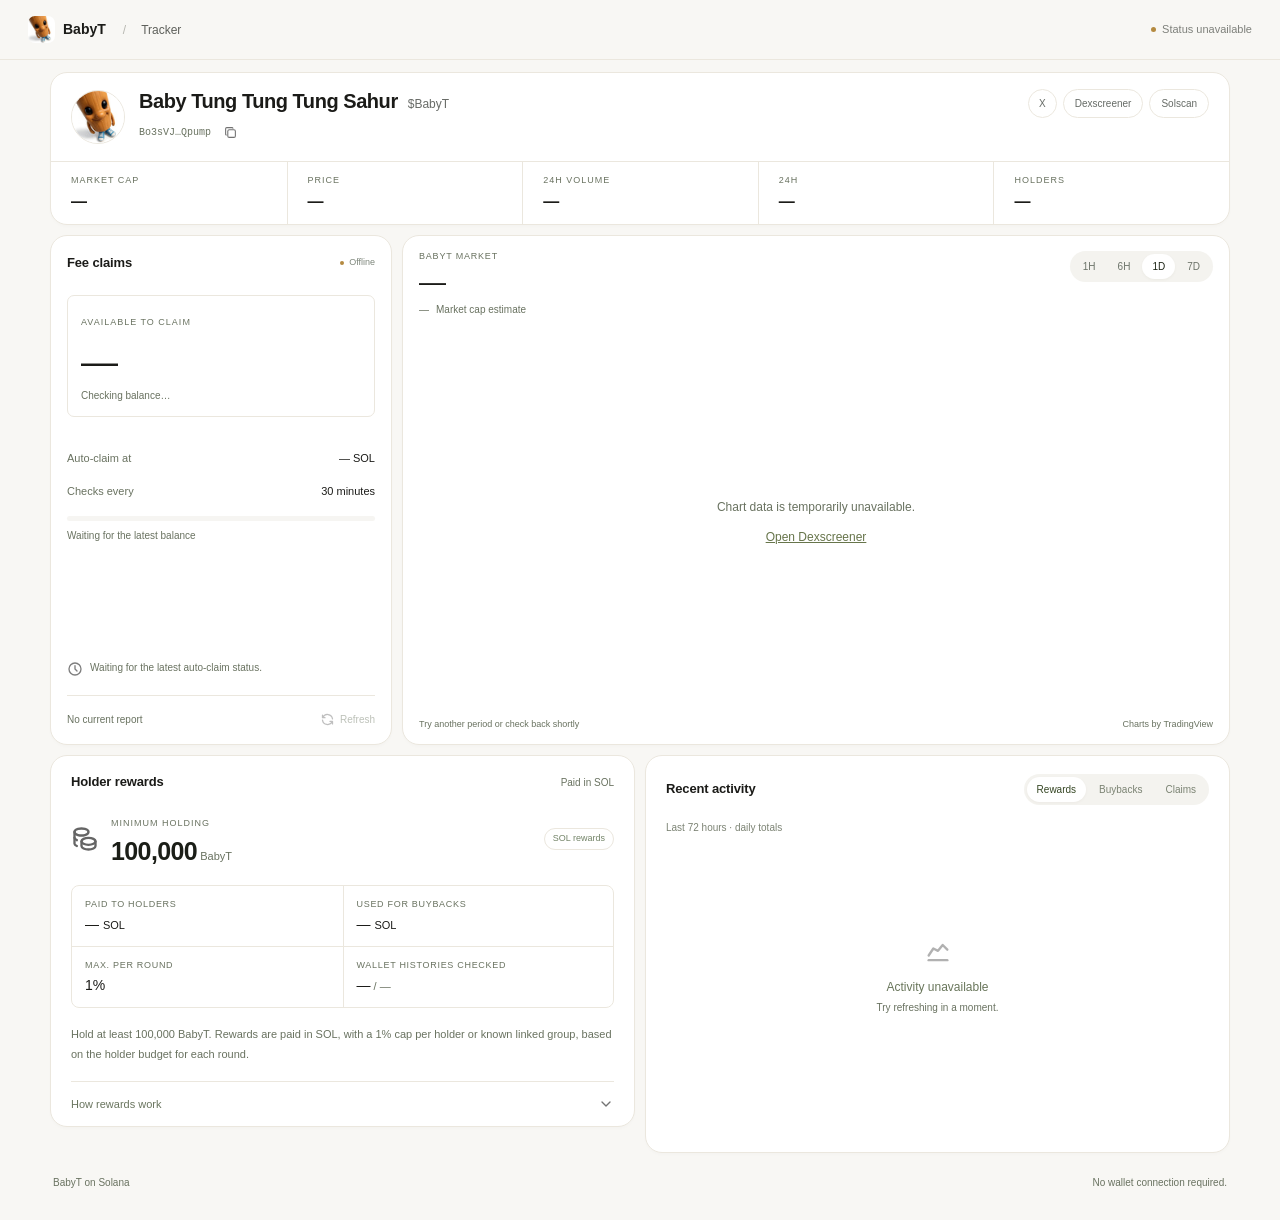
==== index.html @ 4ec0419f "Simplify rewards details with a donut and 72-hour daily activity Show holder payment totals in SOL, " ====
<!doctype html>
<html lang="en">
<head>
<meta charset="utf-8"><meta name="viewport" content="width=device-width,initial-scale=1"><meta name="theme-color" content="#f8f7f4"><meta name="description" content="BabyT market activity, SOL fee claims and buybacks in one simple dashboard."><title>BabyT · Claims &amp; Buybacks</title><link rel="canonical" href="https://babytonsol.com/"><link rel="icon" href="./assets/babyt-logo.jpg"><link rel="stylesheet" href="./style.0ac28d4f9f97.css"><script src="./assets/vendor/lightweight-charts-5.2.1.js" defer></script><script src="./app.df4e7bb879af.js" defer></script><script src="./market.215cf25c94c1.js" defer></script>
</head>
<body>
<a class="skip" href="#main">Skip to dashboard</a>
<header class="topbar"><a class="brand" href="#main"><img src="./assets/babyt-logo.jpg" width="27" height="27" alt="">BabyT</a><span class="breadcrumb"><span>/</span> Tracker</span><span class="setup-badge" data-state="loading">Checking status</span></header>
<main class="dashboard" id="main">
  <section class="token-card card" aria-labelledby="token-name">
    <div class="token-heading"><div class="token-identity"><img class="token-avatar" src="./assets/babyt-logo.jpg" width="54" height="54" alt="BabyT"><div><div class="token-title"><h1 id="token-name">Baby Tung Tung Tung Sahur</h1><span>$BabyT</span></div><div class="token-address"><a href="https://solscan.io/token/Bo3sVJY52FNDBxT3uDN92FcL277fXriy1Un7dXuQpump" target="_blank" rel="noopener noreferrer" title="View the BabyT token on Solscan">Bo3sVJ…Qpump</a><button type="button" id="copy-mint" aria-label="Copy BabyT token address"><img src="./assets/vendor/copy.svg" width="13" height="13" alt=""><span id="copy-label" class="sr-only">Copy</span></button><span id="copy-status" class="sr-only" role="status"></span></div></div></div><nav class="token-links" aria-label="BabyT links"><a href="https://x.com/BabyTonSol" target="_blank" rel="noopener noreferrer">X</a><a href="https://dexscreener.com/solana/5fuRHZJfb6rBesKCTZECYT1t9uEidvCZ53YFbWc3xn8N" target="_blank" rel="noopener noreferrer">Dexscreener</a><a href="https://solscan.io/token/Bo3sVJY52FNDBxT3uDN92FcL277fXriy1Un7dXuQpump" target="_blank" rel="noopener noreferrer">Solscan</a></nav></div>
    <dl class="market-stats"><div><dt>Market cap</dt><dd id="market-cap">—</dd></div><div><dt>Price</dt><dd id="market-price">—</dd></div><div><dt>24h volume</dt><dd id="market-volume">—</dd></div><div><dt>24h</dt><dd id="market-change">—</dd></div><div><dt>Holders</dt><dd id="holder-count">—</dd></div></dl>
  </section>
  <div class="main-grid">
    <section class="claim-card card" aria-labelledby="fee-title">
      <div class="card-heading"><h2 id="fee-title">Fee claims</h2><span class="live-state" id="connection-status">Connecting…</span></div>
      <div class="claim-balance"><span class="small-label">Available to claim</span><div class="amount" id="unclaimed-balance">—</div><p id="native-balance">Checking balance…</p></div>
      <div class="claim-facts"><div><span>Auto-claim at</span><strong id="threshold-label">— SOL</strong></div><div><span>Checks every</span><strong>30 minutes</strong></div></div>
      <div class="claim-progress-wrap"><div class="progress unknown" id="claim-progress" role="progressbar" aria-label="Progress toward claim threshold" aria-valuemin="0" aria-valuetext="Balance not available"><span id="claim-progress-fill"></span></div><p id="claim-progress-caption">Waiting for the latest balance</p></div>
      <div class="claim-space"><img src="./assets/vendor/clock.svg" width="16" height="16" alt=""><p id="claim-status">Waiting for the latest auto-claim status.</p></div>
      <div class="claim-footer"><span id="last-checked">Waiting for a report</span><button type="button" id="refresh" aria-label="Refresh tracker"><img src="./assets/vendor/refresh.svg" width="15" height="15" alt="">Refresh</button></div>
    </section>
    <section class="chart-card card" aria-labelledby="chart-heading">
      <div class="chart-heading"><div><h2 id="chart-heading">BabyT market</h2><strong id="chart-value">—</strong><p><span id="chart-change">—</span><span id="chart-context">Market cap estimate</span></p></div><div class="periods" role="group" aria-label="Chart period"><button type="button" data-range="1h" aria-pressed="false">1H</button><button type="button" data-range="6h" aria-pressed="false">6H</button><button type="button" data-range="1d" aria-pressed="true">1D</button><button type="button" data-range="7d" aria-pressed="false">7D</button></div></div>
      <div class="chart-stage"><div id="market-chart" aria-label="BabyT historical market chart"></div><div class="chart-message" id="chart-message" role="status">Loading BabyT chart…</div></div>
      <div class="chart-footer"><span id="market-status">Loading market data</span><a href="https://www.tradingview.com/" target="_blank" rel="noopener noreferrer">Charts by TradingView</a></div>
    </section>
  </div>
  <div class="bottom-grid">
    <section class="rewards-card card" aria-labelledby="rewards-title"><div class="card-heading"><h2 id="rewards-title">Holder rewards</h2><span class="subtle">Paid in SOL</span></div>
      <div class="reward-asset"><img src="./assets/vendor/coins.svg" width="28" height="28" alt=""><div><span class="small-label">Minimum holding</span><p><strong id="minimum-holding">100,000</strong> BabyT</p></div><span class="small-tag">SOL rewards</span></div>
      <dl class="reward-stats"><div><dt>Paid to holders</dt><dd><span id="total-paid">—</span> <span class="unit">SOL</span></dd></div><div><dt>Used for buybacks</dt><dd><span id="total-buybacks">—</span> <span class="unit">SOL</span></dd></div><div><dt>Max. per round</dt><dd id="round-cap">1%</dd></div><div><dt>Wallet histories checked</dt><dd><span id="checked-count">—</span><span id="checked-total"> / —</span></dd></div></dl>
      <p id="holder-rules" class="reward-rule">Hold at least 100,000 BabyT. Rewards are paid in SOL, with a 1% cap per holder or known linked group, based on the holder budget for each round.</p>
      <details class="details"><summary>How rewards work<img src="./assets/vendor/chevron-down.svg" width="16" height="16" alt=""></summary>
        <div class="detail-content">
          <div class="split-overview"><div class="split-visual"><canvas id="split-chart" width="320" height="320" role="img" aria-label="Fee split: 60% holders, 20% buybacks, 20% creator"></canvas><span>Fee split<small>after costs</small></span></div>
          <dl class="split-legend"><div><dt><i class="dot holders"></i>Holders</dt><dd id="holders-split">60%</dd></div><div><dt><i class="dot buybacks"></i>Buybacks</dt><dd id="buybacks-split">20%</dd></div><div><dt><i class="dot creator"></i>Creator</dt><dd id="creator-split">20%</dd></div></dl></div>
          <div class="reward-points"><p><strong>One group, one payment.</strong> Known linked wallets share a cap. The largest BabyT wallet receives the group's SOL.</p><p><strong>Checks before payment.</strong> Unchecked or flagged wallets stay on hold. Capped and held rewards stay reserved.</p></div>
          <details class="technical-details"><summary>Data &amp; sources</summary>
          <p>Only confirmed claims fund the split; deposits and other tokens are excluded.</p><p id="history-detail">Wallet checks are loading.</p><p>History checks cannot prove ownership or detect every bundle.</p>
          <div class="source-row"><span>Total claimed</span><strong><span id="total-claimed">—</span> SOL</strong></div><div class="source-row"><span>Exact claimable balance</span><strong id="vault-amount">—</strong></div>
          <p id="fee-note">All claim and reward amounts are shown in SOL.</p><p>Unswept pool fees and network rent are excluded. Totals cover confirmed activity recorded by this tracker.</p><div class="sources"><a id="pump-vault-link" hidden target="_blank" rel="noopener noreferrer">Pump vault</a><a id="amm-vault-link" hidden target="_blank" rel="noopener noreferrer">PumpSwap vault</a></div><p id="setup-message">Checking automation status.</p><p id="creator-wallet-status">Checking the creator fee wallet.</p><p>Buybacks do not guarantee a price or market cap.</p><p id="market-explanation">Market figures are quoted in USD. Chart estimates use historical prices and the latest supply implied by market data.</p></details>
        </div>
      </details>
    </section>
    <section class="activity-card card" aria-labelledby="activity-title"><div class="activity-top"><h2 id="activity-title">Recent activity</h2><div class="tabs" role="tablist" aria-label="Activity type"><button id="tab-rewards" role="tab" aria-controls="activity-panel" aria-selected="true" data-tab="rewards">Rewards</button><button id="tab-buybacks" role="tab" aria-controls="activity-panel" aria-selected="false" data-tab="buybacks" tabindex="-1">Buybacks</button><button id="tab-claims" role="tab" aria-controls="activity-panel" aria-selected="false" data-tab="claims" tabindex="-1">Claims</button></div></div><p class="activity-caption" id="activity-caption">Last 72 hours · daily totals</p><div id="activity-panel" role="tabpanel" aria-labelledby="tab-rewards" tabindex="0"><div id="activity-empty-state" class="activity-empty"><img src="./assets/vendor/chart-line.svg" width="28" height="28" alt=""><p id="empty-description">Loading activity…</p><small id="empty-hint">Confirmed transactions appear here.</small></div><div id="activity-list" hidden></div></div></section>
  </div>
  <footer><span>BabyT on Solana</span><span>No wallet connection required.</span></footer>
</main>
</body></html>
---- style.0ac28d4f9f97.css ----
:root{color-scheme:light;--bg:#f8f7f4;--surface:#fff;--text:#1b1b18;--muted:#7e807b;--line:#ebe7de;--olive:#496310;--green:#497b63;--red:#bc5146}*{box-sizing:border-box}html{scroll-behavior:smooth;scroll-padding-top:76px}body{margin:0;background:var(--bg);color:var(--text);font:13px/1.5 Arial,Helvetica,sans-serif;-webkit-font-smoothing:antialiased}h1,h2,p,dl,dd{margin:0}a{color:inherit;text-decoration:none}button{font:inherit;cursor:pointer;color:inherit}a,button,summary{-webkit-tap-highlight-color:transparent;touch-action:manipulation}button:disabled{opacity:.45;cursor:wait}a:focus-visible,button:focus-visible,summary:focus-visible,[tabindex]:focus-visible{outline:2px solid var(--olive);outline-offset:4px}[hidden]{display:none!important}.topbar{height:60px;display:flex;align-items:center;gap:17px;padding:0 28px;background:var(--bg);border-bottom:1px solid var(--line)}.brand{display:inline-flex;align-items:center;gap:8px;font-weight:700;font-size:14px}.brand img{border-radius:7px;object-fit:cover}.breadcrumb{display:flex;gap:15px;color:#5e605b;font-size:12px}.breadcrumb>span{color:#b7b7b1}.setup-badge{margin-left:auto;display:flex;align-items:center;gap:6px;font-size:11px;color:var(--muted)}.setup-badge::before,.live-state::before{content:'';width:5px;height:5px;border-radius:50%;background:#999;flex:none}.setup-badge[data-state=enabled]::before{background:var(--green)}.setup-badge[data-state=enabled]{color:var(--green)}.setup-badge[data-state=warning]::before{background:#b48a40}.dashboard{width:min(1180px,calc(100% - 48px));margin:12px auto 0}.card{background:var(--surface);border:1px solid var(--line);border-radius:17px;box-shadow:0 2px 3px #30241504;overflow:hidden}.token-heading{padding:16px 20px;display:flex;align-items:flex-start;justify-content:space-between;gap:20px;min-height:84px}.token-identity{display:flex;align-items:center;gap:14px;min-width:0}.token-avatar{width:54px;height:54px;border-radius:50%;object-fit:cover;border:1px solid var(--line)}.token-title{display:flex;align-items:baseline;flex-wrap:wrap;gap:10px}.token-title h1{font-size:20px;line-height:1.25;letter-spacing:-.45px;font-weight:600}.token-title>span{font-size:12px;color:#686b67;font-weight:500}.token-address{display:flex;align-items:center;gap:6px;flex-wrap:wrap;margin-top:5px;font-size:10px;color:#697260}.token-address>a{font-family:monospace;font-size:10px}.token-address button{background:none;border:0;display:flex;align-items:center;justify-content:center;min-width:26px;min-height:26px;opacity:.55;padding:0}.token-address button:hover{opacity:1}.token-links{display:flex;gap:6px;align-items:center;padding-top:0}.token-links a{display:flex;align-items:center;justify-content:center;min-height:29px;border:1px solid var(--line);border-radius:18px;font-size:10px;color:#666b66;padding:4px 11px;white-space:nowrap}.token-links a:first-child{min-width:29px;padding:4px 9px}.token-links a:hover{background:#f5f5f0;color:#1b1b18}.market-stats{display:grid;grid-template-columns:repeat(5,1fr);border-top:1px solid var(--line)}.market-stats>div{padding:12px 20px 10px;min-width:0}.market-stats>div+div{border-left:1px solid var(--line)}.market-stats dt,.small-label,.reward-stats dt{font-size:9px;letter-spacing:1px;text-transform:uppercase;color:#697260;line-height:1.4}.market-stats dd{font-size:16px;font-weight:600;letter-spacing:-.25px;margin-top:3px;font-variant-numeric:tabular-nums;overflow-wrap:anywhere}.positive{color:var(--green)!important}.negative{color:var(--red)!important}.main-grid{display:grid;grid-template-columns:342px minmax(0,1fr);gap:10px;margin-top:10px}.claim-card{padding:19px 16px 14px;display:flex;flex-direction:column;min-height:510px}.card-heading,.activity-top{display:flex;align-items:center;justify-content:space-between;gap:15px}h2{font-size:13px;font-weight:600;line-height:1.3;letter-spacing:-.15px}.live-state{display:flex;align-items:center;gap:5px;font-size:9px;color:#7d867b}.live-state::before{background:var(--green);width:4px;height:4px}.live-state.warning::before{background:#b48a40}.claim-balance{border:1px solid var(--line);border-radius:7px;margin-top:24px;padding:15px 13px 13px}.amount{display:flex;gap:6px;align-items:baseline;margin:9px 0 4px;font-size:37px;font-weight:500;letter-spacing:-1.8px;line-height:1.2;font-variant-numeric:tabular-nums;white-space:nowrap}.amount .approx{font-size:16px;color:#697260;letter-spacing:0;align-self:center}.amount-unit{font-size:13px;letter-spacing:0;color:#59634e;margin-left:2px}.claim-balance p{color:#697260;font-size:10px}.claim-facts{margin-top:25px}.claim-facts>div{display:flex;justify-content:space-between;align-items:center;gap:15px;padding:8px 0;font-size:11px}.claim-facts>div>span{color:#697260}.claim-facts strong{font-weight:500;white-space:nowrap;font-size:11px}.claim-progress-wrap{margin-top:9px}.progress{height:5px;background:#edece6;border-radius:4px;overflow:hidden}.progress>span{height:100%;width:0;display:block;background:var(--olive);border-radius:4px;transition:width .3s}.progress.unknown{opacity:.5}#claim-progress-caption{font-size:10px;color:#697260;margin-top:7px}.claim-space{display:flex;align-items:flex-start;gap:7px;margin-top:auto;padding:27px 0 18px;font-size:10px;color:#697260;line-height:1.65}.claim-space img{opacity:.5;flex:none;margin-top:1px}.claim-footer{display:flex;align-items:center;justify-content:space-between;gap:10px;border-top:1px solid var(--line);padding-top:13px;font-size:10px;color:#697260}.claim-footer button{background:none;border:0;padding:3px 0 3px 10px;display:flex;align-items:center;gap:5px;font-size:10px;color:#6e7865}.claim-footer button img{opacity:.55}.chart-card{padding:15px 16px 12px;display:flex;flex-direction:column;min-width:0;min-height:510px}.chart-heading{display:flex;align-items:flex-start;justify-content:space-between;gap:20px;margin-bottom:16px}.chart-heading h2{font-size:9px;letter-spacing:.8px;text-transform:uppercase;font-weight:400;color:#697260;margin-bottom:4px}.chart-heading strong{font-size:27px;letter-spacing:-.9px;font-weight:500;line-height:1.2;font-variant-numeric:tabular-nums}.chart-heading p{display:flex;gap:7px;font-size:10px;margin-top:3px;color:#697260}.periods{display:flex;align-items:center;gap:2px;border-radius:22px;background:#f4f3ef;padding:3px}.periods button{border:0;border-radius:18px;background:none;color:#6d746a;font-size:10px;padding:5px 10px;min-height:25px;min-width:31px}.periods button[aria-pressed=true]{background:white;color:#1e2517;box-shadow:0 1px 3px #55492c0d}.chart-stage{position:relative;flex:1;min-height:345px}#market-chart{position:absolute;inset:0}.chart-message{position:absolute;inset:0;display:flex;flex-direction:column;align-items:center;justify-content:center;gap:12px;text-align:center;color:#697260;font-size:12px;background:#fff;z-index:2}.chart-message a{text-decoration:underline;color:#67754b}.chart-footer{display:flex;align-items:center;justify-content:space-between;gap:12px;font-size:9px;color:#697260;padding-top:7px}.chart-footer a:hover{color:#627344}.bottom-grid{display:grid;grid-template-columns:1fr 1fr;gap:10px;margin-top:10px;align-items:start}.rewards-card{padding:18px 20px 0}.subtle{font-size:10px;color:#697260}.reward-asset{display:flex;align-items:center;gap:12px;margin:22px 0 19px}.reward-asset>img{opacity:.6;flex:none}.reward-asset p{font-size:11px;color:#697260;margin-top:4px}.reward-asset strong{font-size:25px;font-weight:600;line-height:1.2;letter-spacing:-.6px;color:#1b1e17}.small-tag{margin-left:auto;border:1px solid var(--line);border-radius:15px;padding:3px 8px;font-size:9px;color:#738468;white-space:nowrap}.reward-stats{display:grid;grid-template-columns:1fr 1fr;border:1px solid var(--line);border-radius:8px;overflow:hidden}.reward-stats>div{padding:12px 13px;min-width:0}.reward-stats>div:nth-child(even){border-left:1px solid var(--line)}.reward-stats>div:nth-child(n+3){border-top:1px solid var(--line)}.reward-stats dt{font-size:9px;letter-spacing:.7px}.reward-stats dd{font-size:14px;line-height:1.4;font-variant-numeric:tabular-nums;margin-top:4px;overflow-wrap:anywhere}.reward-stats .unit{font-size:11px}#checked-total{font-size:11px;color:#697260}.reward-rule{font-size:11px;line-height:1.75;color:#697260;padding:17px 0}.details{border-top:1px solid var(--line)}.details>summary{display:flex;align-items:center;justify-content:space-between;gap:15px;padding:14px 0;list-style:none;cursor:pointer;font-size:11px;color:#6a755f}.details>summary::-webkit-details-marker{display:none}.details>summary img{opacity:.55;transition:transform .2s}.details[open]>summary img{transform:rotate(180deg)}.detail-content{padding:0 0 19px}.detail-content p{font-size:11px;line-height:1.7;color:#7e8677;margin:10px 0}.fee-use{display:flex;gap:18px;flex-wrap:wrap;font-size:11px;padding:10px 0}.fee-use strong{font-weight:600;color:#4a6223}.source-row{display:flex;justify-content:space-between;gap:15px;font-size:11px;margin-top:16px}.source-row strong{font-weight:500;overflow-wrap:anywhere}.sources{display:flex;gap:16px;font-size:10px;text-decoration:underline;text-underline-offset:3px}.activity-card{padding:18px 20px;min-height:398px}.activity-top{align-items:center;min-height:21px}.tabs{display:flex;gap:3px;background:#f4f3ef;border-radius:18px;padding:3px}.tabs button{border:0;background:none;border-radius:15px;padding:4px 10px;font-size:10px;color:#7b8373;min-height:25px}.tabs button[aria-selected=true]{background:white;box-shadow:0 1px 3px #55492c0c;color:#354623}.tabs button:hover,.periods button:hover{color:#243114}#activity-panel{margin-top:15px;max-height:380px;overflow:auto}.activity-empty{display:flex;min-height:284px;flex-direction:column;align-items:center;justify-content:center;text-align:center;color:#697260}.activity-empty>img{opacity:.3;margin-bottom:12px}.activity-empty p{font-size:12px;color:#69765b}.activity-empty small{font-size:10px;margin-top:4px}.claim-row{display:flex;align-items:center;justify-content:space-between;gap:20px;padding:14px 0;font-size:12px;border-bottom:1px solid var(--line)}.claim-row:last-child{border-bottom:0}.claim-row small{display:block;font-size:10px;color:#697260;margin-top:3px}.claim-row strong{font-size:12px;font-weight:500;white-space:nowrap}.claim-row:hover{color:var(--olive)}footer{display:flex;justify-content:space-between;gap:15px;font-size:10px;color:#697260;padding:22px 3px 30px}.copy-fallback{flex-basis:100%;font-size:10px;user-select:all;overflow-wrap:anywhere;color:#434d3d}.skip{position:fixed;left:10px;top:-80px;z-index:100;background:#303b24;color:white;padding:12px}.skip:focus{top:10px}.sr-only{position:absolute;width:1px;height:1px;padding:0;margin:-1px;overflow:hidden;clip:rect(0,0,0,0);white-space:nowrap;border:0}
@media(max-width:1000px){.main-grid{grid-template-columns:290px minmax(0,1fr)}.token-title h1{font-size:18px}.token-links{gap:4px}.token-links a{padding:4px 9px}.market-stats>div{padding:12px 15px}.market-stats dd{font-size:14px}.claim-card{padding:18px 14px 14px}.amount{font-size:33px}.chart-heading{gap:10px}.periods button{padding:5px 8px}.bottom-grid{align-items:start}.reward-asset strong{font-size:23px}.small-tag{display:none}.chart-stage{min-height:345px}.chart-footer{font-size:8px}}
@media(max-width:760px){.dashboard{width:calc(100% - 32px);margin-top:14px}.topbar{padding:0 18px;height:57px}.token-heading{padding:17px 16px;flex-direction:column;gap:14px}.token-links{padding-left:68px}.token-title{gap:5px 9px}.token-title h1{font-size:18px}.market-stats{grid-template-columns:repeat(3,1fr)}.market-stats>div{padding:12px 15px}.market-stats>div:nth-child(4){border-left:0;border-top:1px solid var(--line)}.market-stats>div:nth-child(5){border-top:1px solid var(--line);grid-column:2/4}.main-grid{grid-template-columns:1fr}.claim-card{min-height:0;display:grid;grid-template-columns:1fr 1fr;gap:0 24px;padding:19px}.claim-card>.card-heading{grid-column:1/-1}.claim-balance{margin-top:20px;grid-row:2/5;align-self:start}.claim-facts{margin-top:17px}.claim-progress-wrap{margin-top:7px}.claim-space{padding:13px 0 18px;font-size:10px;margin-top:0}.claim-footer{grid-column:1/-1}.chart-card{min-height:460px;padding:16px}.chart-stage{min-height:345px}.bottom-grid{grid-template-columns:1fr}.activity-card{min-height:300px}.activity-empty{min-height:210px}.token-card,.card{border-radius:14px}.reward-rule{font-size:12px}.details>summary{font-size:12px}.detail-content p{font-size:12px}.small-tag{display:inline}.chart-footer{font-size:9px}.rewards-card{padding-top:20px}.rewards-card h2,.activity-card h2{font-size:14px}}
@media(max-width:480px){.dashboard{width:calc(100% - 24px);margin-top:12px}.topbar{gap:12px;padding:0 14px}.brand{font-size:13px}.breadcrumb{gap:12px;font-size:11px}.setup-badge{font-size:9px}.token-avatar{width:46px;height:46px}.token-identity{gap:11px}.token-title h1{font-size:16px;line-height:1.3;max-width:220px}.token-title>span{font-size:10px}.token-links{padding-left:57px;flex-wrap:wrap}.token-links a{font-size:9px;min-height:28px}.market-stats>div{padding:11px 12px}.market-stats dt{font-size:8px;letter-spacing:.7px}.market-stats dd{font-size:13px;letter-spacing:-.3px}.claim-card{display:flex;padding:18px 16px 14px;gap:0;min-height:0}.claim-balance{margin-top:18px;width:100%;padding:15px}.amount{font-size:37px}.claim-facts{margin-top:15px}.claim-facts>div{padding:6px 0;font-size:11px}.claim-facts strong{font-size:11px}.claim-space{padding:19px 0 16px;font-size:11px}.claim-progress-wrap{margin-top:9px}.claim-footer{font-size:10px;padding-top:12px}.chart-card{min-height:400px;padding:15px 12px 12px}.chart-heading{gap:5px;align-items:flex-start;margin-bottom:12px}.chart-heading strong{font-size:24px}.chart-heading p{font-size:9px;gap:5px}.chart-heading h2{font-size:8px}.periods{gap:0;padding:2px}.periods button{font-size:9px;padding:5px 8px;min-width:27px}.chart-stage{min-height:290px}.chart-footer{font-size:8px}.rewards-card{padding:18px 16px 0}.activity-card{padding:18px 16px}.reward-asset strong{font-size:24px}.reward-asset{margin:20px 0 18px}.reward-stats dt{font-size:8px;letter-spacing:.55px}.reward-stats dd{font-size:13px}.reward-stats>div{padding:12px 11px}.reward-rule{font-size:11px}.tabs button{font-size:9px;padding:5px 9px}.source-row{flex-direction:column;gap:4px}.fee-use{gap:15px}.detail-content p{font-size:11px}footer{font-size:9px;padding-top:20px}.small-tag{font-size:8px;padding:3px 7px}}
@media(max-width:560px){.claim-card{display:flex;gap:0;min-height:0}.claim-balance{width:100%}}
@media(max-width:360px){.market-stats{grid-template-columns:repeat(2,1fr)}.market-stats>div:nth-child(3){border-left:0;border-top:1px solid var(--line)}.market-stats>div:nth-child(4){border-left:1px solid var(--line)}.market-stats>div:nth-child(5){grid-column:1/-1;border-left:0}}
@media(prefers-reduced-motion:reduce){html{scroll-behavior:auto}.progress>span,.details>summary img{transition:none}}

/* Compact allocation chart and summarized activity. */
.split-overview{display:flex;align-items:center;gap:32px;padding:12px 4px 19px}.split-visual{position:relative;width:142px;height:142px;flex:none}.split-visual canvas{width:100%;height:100%;display:block}.split-visual>span{position:absolute;inset:0;display:flex;flex-direction:column;align-items:center;justify-content:center;font-size:13px;font-weight:600;pointer-events:none}.split-visual small{font-size:10px;font-weight:400;color:#78806f;margin-top:2px}.split-legend{flex:1;max-width:235px}.split-legend>div{display:flex;justify-content:space-between;gap:20px;padding:10px 0;border-bottom:1px solid #f0eee8}.split-legend>div:last-child{border:0}.split-legend dt{display:flex;gap:9px;align-items:center;font-size:12px;color:#5b6555}.split-legend dd{font-size:14px;font-weight:600;font-variant-numeric:tabular-nums}.dot{width:8px;height:8px;border-radius:50%;display:inline-block;flex:none}.dot.holders{background:#638451}.dot.buybacks{background:#8aa5b2}.dot.creator{background:#d5b46c}.reward-points{border-top:1px solid var(--line);padding:3px 0 10px}.reward-points p{color:#737b6b;margin:12px 0;line-height:1.7}.reward-points strong{display:block;color:#414b39;font-weight:500;margin-bottom:2px}.technical-details{border-top:1px solid var(--line);padding-top:11px}.technical-details>summary{cursor:pointer;font-size:11px;color:#758068}.technical-details[open]>summary{margin-bottom:14px}.activity-caption{font-size:10px;color:#7c8374;margin-top:15px}#activity-panel{margin-top:0}.claim-row strong{white-space:normal;text-align:right;overflow-wrap:anywhere}a.claim-row:hover{color:var(--olive)}.claim-row:not(a):hover{color:inherit}
@media(max-width:1000px) and (min-width:761px){.activity-top{flex-wrap:wrap;gap:10px}.split-overview{gap:16px}.split-visual{width:120px;height:120px}}
@media(max-width:480px){.split-overview{gap:23px;padding:10px 0 18px}.split-visual{width:120px;height:120px}.split-legend dt{font-size:11px}.split-legend dd{font-size:13px}.activity-top{gap:8px}.activity-top h2{font-size:12px}.tabs button{padding:5px 8px}}
@media(max-width:360px){.split-overview{gap:14px}.split-visual{width:108px;height:108px}.split-legend>div{gap:10px}.split-legend dt{gap:6px}.activity-top{flex-wrap:wrap}}
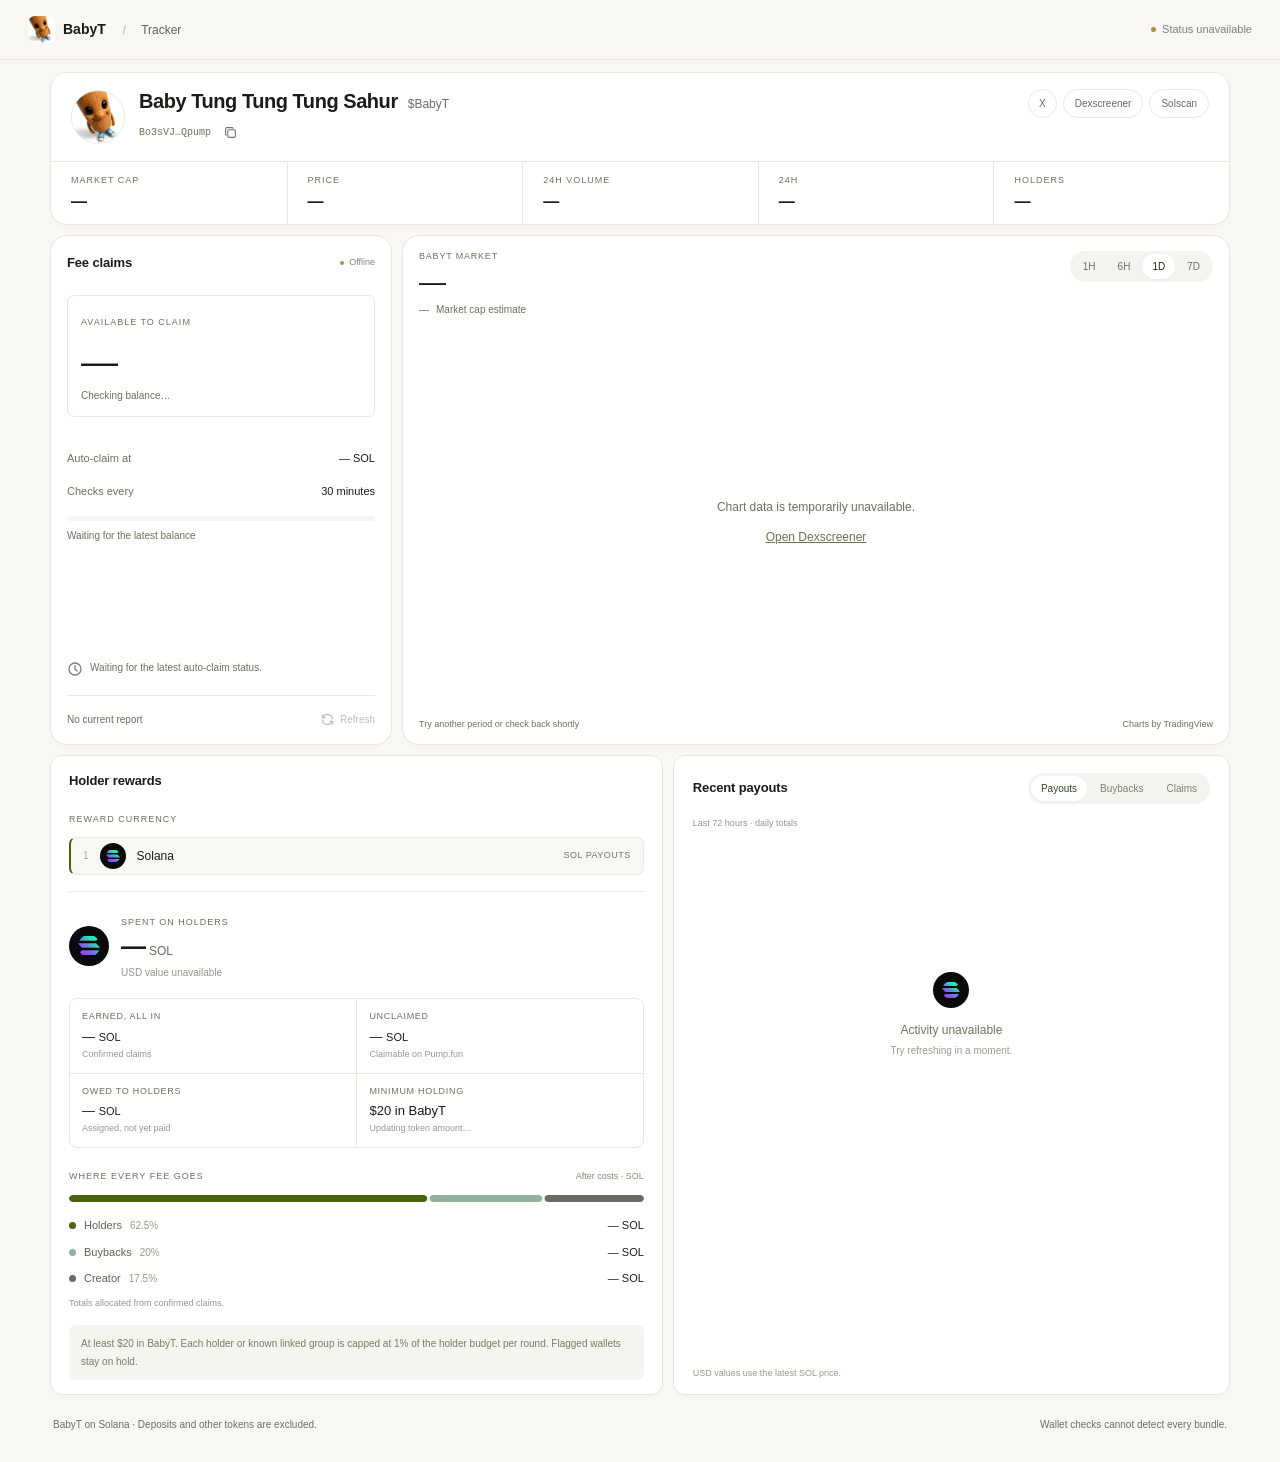
==== commit 18074a39: "Match the reference rewards layout with visible SOL allocations Use the official Solana mark, separa" ====
--- a/index.html
+++ b/index.html
@@ -1,7 +1,7 @@
 <!doctype html>
 <html lang="en">
 <head>
-<meta charset="utf-8"><meta name="viewport" content="width=device-width,initial-scale=1"><meta name="theme-color" content="#f8f7f4"><meta name="description" content="BabyT market activity, SOL fee claims and buybacks in one simple dashboard."><title>BabyT · Claims &amp; Buybacks</title><link rel="canonical" href="https://babytonsol.com/"><link rel="icon" href="./assets/babyt-logo.jpg"><link rel="stylesheet" href="./style.0ac28d4f9f97.css"><script src="./assets/vendor/lightweight-charts-5.2.1.js" defer></script><script src="./app.df4e7bb879af.js" defer></script><script src="./market.215cf25c94c1.js" defer></script>
+<meta charset="utf-8"><meta name="viewport" content="width=device-width,initial-scale=1"><meta name="theme-color" content="#f8f7f4"><meta name="description" content="BabyT market activity, SOL fee claims and buybacks in one simple dashboard."><title>BabyT · Claims &amp; Buybacks</title><link rel="canonical" href="https://babytonsol.com/"><link rel="icon" href="./assets/babyt-logo.jpg"><link rel="stylesheet" href="./style.172dbb96fea8.css"><script src="./assets/vendor/lightweight-charts-5.2.1.js" defer></script><script src="./app.d2040ad967b8.js" defer></script><script src="./market.eff21466b21a.js" defer></script>
 </head>
 <body>
 <a class="skip" href="#main">Skip to dashboard</a>
@@ -26,25 +26,17 @@
       <div class="chart-footer"><span id="market-status">Loading market data</span><a href="https://www.tradingview.com/" target="_blank" rel="noopener noreferrer">Charts by TradingView</a></div>
     </section>
   </div>
-  <div class="bottom-grid">
-    <section class="rewards-card card" aria-labelledby="rewards-title"><div class="card-heading"><h2 id="rewards-title">Holder rewards</h2><span class="subtle">Paid in SOL</span></div>
-      <div class="reward-asset"><img src="./assets/vendor/coins.svg" width="28" height="28" alt=""><div><span class="small-label">Minimum holding</span><p><strong id="minimum-holding">100,000</strong> BabyT</p></div><span class="small-tag">SOL rewards</span></div>
-      <dl class="reward-stats"><div><dt>Paid to holders</dt><dd><span id="total-paid">—</span> <span class="unit">SOL</span></dd></div><div><dt>Used for buybacks</dt><dd><span id="total-buybacks">—</span> <span class="unit">SOL</span></dd></div><div><dt>Max. per round</dt><dd id="round-cap">1%</dd></div><div><dt>Wallet histories checked</dt><dd><span id="checked-count">—</span><span id="checked-total"> / —</span></dd></div></dl>
-      <p id="holder-rules" class="reward-rule">Hold at least 100,000 BabyT. Rewards are paid in SOL, with a 1% cap per holder or known linked group, based on the holder budget for each round.</p>
-      <details class="details"><summary>How rewards work<img src="./assets/vendor/chevron-down.svg" width="16" height="16" alt=""></summary>
-        <div class="detail-content">
-          <div class="split-overview"><div class="split-visual"><canvas id="split-chart" width="320" height="320" role="img" aria-label="Fee split: 60% holders, 20% buybacks, 20% creator"></canvas><span>Fee split<small>after costs</small></span></div>
-          <dl class="split-legend"><div><dt><i class="dot holders"></i>Holders</dt><dd id="holders-split">60%</dd></div><div><dt><i class="dot buybacks"></i>Buybacks</dt><dd id="buybacks-split">20%</dd></div><div><dt><i class="dot creator"></i>Creator</dt><dd id="creator-split">20%</dd></div></dl></div>
-          <div class="reward-points"><p><strong>One group, one payment.</strong> Known linked wallets share a cap. The largest BabyT wallet receives the group's SOL.</p><p><strong>Checks before payment.</strong> Unchecked or flagged wallets stay on hold. Capped and held rewards stay reserved.</p></div>
-          <details class="technical-details"><summary>Data &amp; sources</summary>
-          <p>Only confirmed claims fund the split; deposits and other tokens are excluded.</p><p id="history-detail">Wallet checks are loading.</p><p>History checks cannot prove ownership or detect every bundle.</p>
-          <div class="source-row"><span>Total claimed</span><strong><span id="total-claimed">—</span> SOL</strong></div><div class="source-row"><span>Exact claimable balance</span><strong id="vault-amount">—</strong></div>
-          <p id="fee-note">All claim and reward amounts are shown in SOL.</p><p>Unswept pool fees and network rent are excluded. Totals cover confirmed activity recorded by this tracker.</p><div class="sources"><a id="pump-vault-link" hidden target="_blank" rel="noopener noreferrer">Pump vault</a><a id="amm-vault-link" hidden target="_blank" rel="noopener noreferrer">PumpSwap vault</a></div><p id="setup-message">Checking automation status.</p><p id="creator-wallet-status">Checking the creator fee wallet.</p><p>Buybacks do not guarantee a price or market cap.</p><p id="market-explanation">Market figures are quoted in USD. Chart estimates use historical prices and the latest supply implied by market data.</p></details>
-        </div>
-      </details>
+  <div class="bottom-grid" id="rewards">
+    <section class="rewards-card card" aria-labelledby="rewards-title">
+      <div class="card-heading"><h2 id="rewards-title">Holder rewards</h2></div>
+      <div class="reward-lineup"><span class="small-label">Reward currency</span><div class="currency-row"><span class="lineup-number">1</span><img class="sol-icon small" src="./assets/vendor/solana-logomark.svg" width="26" height="26" alt=""><strong>Solana</strong><span>SOL payouts</span></div></div>
+      <div class="spent-summary"><img class="sol-icon" src="./assets/vendor/solana-logomark.svg" width="40" height="40" alt="Solana"><div><span class="small-label">Spent on holders</span><p><strong id="total-paid">—</strong> <span>SOL</span></p><small id="total-paid-usd">USD value unavailable</small></div></div>
+      <dl class="reward-stats"><div><dt>Earned, all in</dt><dd><span id="total-claimed">—</span> <span class="unit">SOL</span></dd><small>Confirmed claims</small></div><div><dt>Unclaimed</dt><dd><span id="rewards-unclaimed">—</span> <span class="unit">SOL</span></dd><small>Claimable on Pump.fun</small></div><div><dt>Owed to holders</dt><dd><span id="owed-holders">—</span> <span class="unit">SOL</span></dd><small title="Assigned rewards less confirmed payments. Includes amounts held for review; unassigned budget is excluded.">Assigned, not yet paid</small></div><div><dt>Minimum holding</dt><dd><strong id="minimum-usd">$20</strong> in BabyT</dd><small id="minimum-tokens">Updating token amount…</small></div></dl>
+      <div class="allocation"><div class="allocation-heading"><span class="small-label">Where every fee goes</span><span>After costs · SOL</span></div><canvas id="split-chart" width="1100" height="16" role="img" aria-label="Allocation: 62.5% holders, 20% buybacks, 17.5% creator"></canvas><dl class="allocation-legend"><div><dt><i class="dot holders"></i>Holders <span id="holders-split">62.5%</span></dt><dd><span id="holders-allocated">—</span> SOL</dd></div><div><dt><i class="dot buybacks"></i>Buybacks <span id="buybacks-split">20%</span></dt><dd><span id="buybacks-allocated">—</span> SOL</dd></div><div><dt><i class="dot creator"></i>Creator <span id="creator-split">17.5%</span></dt><dd><span id="creator-allocated">—</span> SOL</dd></div></dl><p class="allocation-caption">Totals allocated from confirmed claims.</p></div>
+      <p class="reward-note" id="holder-rules">At least $20 in BabyT. Each holder or known linked group is capped at 1% of the holder budget per round. Flagged wallets stay on hold.</p>
     </section>
-    <section class="activity-card card" aria-labelledby="activity-title"><div class="activity-top"><h2 id="activity-title">Recent activity</h2><div class="tabs" role="tablist" aria-label="Activity type"><button id="tab-rewards" role="tab" aria-controls="activity-panel" aria-selected="true" data-tab="rewards">Rewards</button><button id="tab-buybacks" role="tab" aria-controls="activity-panel" aria-selected="false" data-tab="buybacks" tabindex="-1">Buybacks</button><button id="tab-claims" role="tab" aria-controls="activity-panel" aria-selected="false" data-tab="claims" tabindex="-1">Claims</button></div></div><p class="activity-caption" id="activity-caption">Last 72 hours · daily totals</p><div id="activity-panel" role="tabpanel" aria-labelledby="tab-rewards" tabindex="0"><div id="activity-empty-state" class="activity-empty"><img src="./assets/vendor/chart-line.svg" width="28" height="28" alt=""><p id="empty-description">Loading activity…</p><small id="empty-hint">Confirmed transactions appear here.</small></div><div id="activity-list" hidden></div></div></section>
+    <section class="activity-card card" aria-labelledby="activity-title"><div class="activity-top"><h2 id="activity-title">Recent payouts</h2><div class="tabs" role="tablist" aria-label="Activity type"><button id="tab-rewards" role="tab" aria-controls="activity-panel" aria-selected="true" data-tab="rewards">Payouts</button><button id="tab-buybacks" role="tab" aria-controls="activity-panel" aria-selected="false" data-tab="buybacks" tabindex="-1">Buybacks</button><button id="tab-claims" role="tab" aria-controls="activity-panel" aria-selected="false" data-tab="claims" tabindex="-1">Claims</button></div></div><p class="activity-caption" id="activity-caption">Last 72 hours · daily totals</p><div id="activity-panel" role="tabpanel" aria-labelledby="tab-rewards" tabindex="0"><div id="activity-empty-state" class="activity-empty"><img class="sol-icon" src="./assets/vendor/solana-logomark.svg" width="36" height="36" alt="Solana"><p id="empty-description">Loading payouts…</p><small id="empty-hint">Confirmed SOL payments appear here.</small></div><div id="activity-list" hidden></div></div><p class="usd-caption">USD values use the latest SOL price.</p></section>
   </div>
-  <footer><span>BabyT on Solana</span><span>No wallet connection required.</span></footer>
+  <footer><span>BabyT on Solana · Deposits and other tokens are excluded.</span><span>Wallet checks cannot detect every bundle.</span></footer>
 </main>
 </body></html>
--- a/style.172dbb96fea8.css
+++ b/style.172dbb96fea8.css
@@ -0,0 +1,17 @@
+:root{color-scheme:light;--bg:#f8f7f4;--surface:#fff;--text:#1b1b18;--muted:#7e807b;--line:#ebe7de;--olive:#496310;--green:#497b63;--red:#bc5146}*{box-sizing:border-box}html{scroll-behavior:smooth;scroll-padding-top:76px}body{margin:0;background:var(--bg);color:var(--text);font:13px/1.5 Arial,Helvetica,sans-serif;-webkit-font-smoothing:antialiased}h1,h2,p,dl,dd{margin:0}a{color:inherit;text-decoration:none}button{font:inherit;cursor:pointer;color:inherit}a,button,summary{-webkit-tap-highlight-color:transparent;touch-action:manipulation}button:disabled{opacity:.45;cursor:wait}a:focus-visible,button:focus-visible,summary:focus-visible,[tabindex]:focus-visible{outline:2px solid var(--olive);outline-offset:4px}[hidden]{display:none!important}.topbar{height:60px;display:flex;align-items:center;gap:17px;padding:0 28px;background:var(--bg);border-bottom:1px solid var(--line)}.brand{display:inline-flex;align-items:center;gap:8px;font-weight:700;font-size:14px}.brand img{border-radius:7px;object-fit:cover}.breadcrumb{display:flex;gap:15px;color:#5e605b;font-size:12px}.breadcrumb>span{color:#b7b7b1}.setup-badge{margin-left:auto;display:flex;align-items:center;gap:6px;font-size:11px;color:var(--muted)}.setup-badge::before,.live-state::before{content:'';width:5px;height:5px;border-radius:50%;background:#999;flex:none}.setup-badge[data-state=enabled]::before{background:var(--green)}.setup-badge[data-state=enabled]{color:var(--green)}.setup-badge[data-state=warning]::before{background:#b48a40}.dashboard{width:min(1180px,calc(100% - 48px));margin:12px auto 0}.card{background:var(--surface);border:1px solid var(--line);border-radius:17px;box-shadow:0 2px 3px #30241504;overflow:hidden}.token-heading{padding:16px 20px;display:flex;align-items:flex-start;justify-content:space-between;gap:20px;min-height:84px}.token-identity{display:flex;align-items:center;gap:14px;min-width:0}.token-avatar{width:54px;height:54px;border-radius:50%;object-fit:cover;border:1px solid var(--line)}.token-title{display:flex;align-items:baseline;flex-wrap:wrap;gap:10px}.token-title h1{font-size:20px;line-height:1.25;letter-spacing:-.45px;font-weight:600}.token-title>span{font-size:12px;color:#686b67;font-weight:500}.token-address{display:flex;align-items:center;gap:6px;flex-wrap:wrap;margin-top:5px;font-size:10px;color:#697260}.token-address>a{font-family:monospace;font-size:10px}.token-address button{background:none;border:0;display:flex;align-items:center;justify-content:center;min-width:26px;min-height:26px;opacity:.55;padding:0}.token-address button:hover{opacity:1}.token-links{display:flex;gap:6px;align-items:center;padding-top:0}.token-links a{display:flex;align-items:center;justify-content:center;min-height:29px;border:1px solid var(--line);border-radius:18px;font-size:10px;color:#666b66;padding:4px 11px;white-space:nowrap}.token-links a:first-child{min-width:29px;padding:4px 9px}.token-links a:hover{background:#f5f5f0;color:#1b1b18}.market-stats{display:grid;grid-template-columns:repeat(5,1fr);border-top:1px solid var(--line)}.market-stats>div{padding:12px 20px 10px;min-width:0}.market-stats>div+div{border-left:1px solid var(--line)}.market-stats dt,.small-label,.reward-stats dt{font-size:9px;letter-spacing:1px;text-transform:uppercase;color:#697260;line-height:1.4}.market-stats dd{font-size:16px;font-weight:600;letter-spacing:-.25px;margin-top:3px;font-variant-numeric:tabular-nums;overflow-wrap:anywhere}.positive{color:var(--green)!important}.negative{color:var(--red)!important}.main-grid{display:grid;grid-template-columns:342px minmax(0,1fr);gap:10px;margin-top:10px}.claim-card{padding:19px 16px 14px;display:flex;flex-direction:column;min-height:510px}.card-heading,.activity-top{display:flex;align-items:center;justify-content:space-between;gap:15px}h2{font-size:13px;font-weight:600;line-height:1.3;letter-spacing:-.15px}.live-state{display:flex;align-items:center;gap:5px;font-size:9px;color:#7d867b}.live-state::before{background:var(--green);width:4px;height:4px}.live-state.warning::before{background:#b48a40}.claim-balance{border:1px solid var(--line);border-radius:7px;margin-top:24px;padding:15px 13px 13px}.amount{display:flex;gap:6px;align-items:baseline;margin:9px 0 4px;font-size:37px;font-weight:500;letter-spacing:-1.8px;line-height:1.2;font-variant-numeric:tabular-nums;white-space:nowrap}.amount .approx{font-size:16px;color:#697260;letter-spacing:0;align-self:center}.amount-unit{font-size:13px;letter-spacing:0;color:#59634e;margin-left:2px}.claim-balance p{color:#697260;font-size:10px}.claim-facts{margin-top:25px}.claim-facts>div{display:flex;justify-content:space-between;align-items:center;gap:15px;padding:8px 0;font-size:11px}.claim-facts>div>span{color:#697260}.claim-facts strong{font-weight:500;white-space:nowrap;font-size:11px}.claim-progress-wrap{margin-top:9px}.progress{height:5px;background:#edece6;border-radius:4px;overflow:hidden}.progress>span{height:100%;width:0;display:block;background:var(--olive);border-radius:4px;transition:width .3s}.progress.unknown{opacity:.5}#claim-progress-caption{font-size:10px;color:#697260;margin-top:7px}.claim-space{display:flex;align-items:flex-start;gap:7px;margin-top:auto;padding:27px 0 18px;font-size:10px;color:#697260;line-height:1.65}.claim-space img{opacity:.5;flex:none;margin-top:1px}.claim-footer{display:flex;align-items:center;justify-content:space-between;gap:10px;border-top:1px solid var(--line);padding-top:13px;font-size:10px;color:#697260}.claim-footer button{background:none;border:0;padding:3px 0 3px 10px;display:flex;align-items:center;gap:5px;font-size:10px;color:#6e7865}.claim-footer button img{opacity:.55}.chart-card{padding:15px 16px 12px;display:flex;flex-direction:column;min-width:0;min-height:510px}.chart-heading{display:flex;align-items:flex-start;justify-content:space-between;gap:20px;margin-bottom:16px}.chart-heading h2{font-size:9px;letter-spacing:.8px;text-transform:uppercase;font-weight:400;color:#697260;margin-bottom:4px}.chart-heading strong{font-size:27px;letter-spacing:-.9px;font-weight:500;line-height:1.2;font-variant-numeric:tabular-nums}.chart-heading p{display:flex;gap:7px;font-size:10px;margin-top:3px;color:#697260}.periods{display:flex;align-items:center;gap:2px;border-radius:22px;background:#f4f3ef;padding:3px}.periods button{border:0;border-radius:18px;background:none;color:#6d746a;font-size:10px;padding:5px 10px;min-height:25px;min-width:31px}.periods button[aria-pressed=true]{background:white;color:#1e2517;box-shadow:0 1px 3px #55492c0d}.chart-stage{position:relative;flex:1;min-height:345px}#market-chart{position:absolute;inset:0}.chart-message{position:absolute;inset:0;display:flex;flex-direction:column;align-items:center;justify-content:center;gap:12px;text-align:center;color:#697260;font-size:12px;background:#fff;z-index:2}.chart-message a{text-decoration:underline;color:#67754b}.chart-footer{display:flex;align-items:center;justify-content:space-between;gap:12px;font-size:9px;color:#697260;padding-top:7px}.chart-footer a:hover{color:#627344}.bottom-grid{display:grid;grid-template-columns:1fr 1fr;gap:10px;margin-top:10px;align-items:start}.rewards-card{padding:18px 20px 0}.subtle{font-size:10px;color:#697260}.reward-asset{display:flex;align-items:center;gap:12px;margin:22px 0 19px}.reward-asset>img{opacity:.6;flex:none}.reward-asset p{font-size:11px;color:#697260;margin-top:4px}.reward-asset strong{font-size:25px;font-weight:600;line-height:1.2;letter-spacing:-.6px;color:#1b1e17}.small-tag{margin-left:auto;border:1px solid var(--line);border-radius:15px;padding:3px 8px;font-size:9px;color:#738468;white-space:nowrap}.reward-stats{display:grid;grid-template-columns:1fr 1fr;border:1px solid var(--line);border-radius:8px;overflow:hidden}.reward-stats>div{padding:12px 13px;min-width:0}.reward-stats>div:nth-child(even){border-left:1px solid var(--line)}.reward-stats>div:nth-child(n+3){border-top:1px solid var(--line)}.reward-stats dt{font-size:9px;letter-spacing:.7px}.reward-stats dd{font-size:14px;line-height:1.4;font-variant-numeric:tabular-nums;margin-top:4px;overflow-wrap:anywhere}.reward-stats .unit{font-size:11px}#checked-total{font-size:11px;color:#697260}.reward-rule{font-size:11px;line-height:1.75;color:#697260;padding:17px 0}.details{border-top:1px solid var(--line)}.details>summary{display:flex;align-items:center;justify-content:space-between;gap:15px;padding:14px 0;list-style:none;cursor:pointer;font-size:11px;color:#6a755f}.details>summary::-webkit-details-marker{display:none}.details>summary img{opacity:.55;transition:transform .2s}.details[open]>summary img{transform:rotate(180deg)}.detail-content{padding:0 0 19px}.detail-content p{font-size:11px;line-height:1.7;color:#7e8677;margin:10px 0}.fee-use{display:flex;gap:18px;flex-wrap:wrap;font-size:11px;padding:10px 0}.fee-use strong{font-weight:600;color:#4a6223}.source-row{display:flex;justify-content:space-between;gap:15px;font-size:11px;margin-top:16px}.source-row strong{font-weight:500;overflow-wrap:anywhere}.sources{display:flex;gap:16px;font-size:10px;text-decoration:underline;text-underline-offset:3px}.activity-card{padding:18px 20px;min-height:398px}.activity-top{align-items:center;min-height:21px}.tabs{display:flex;gap:3px;background:#f4f3ef;border-radius:18px;padding:3px}.tabs button{border:0;background:none;border-radius:15px;padding:4px 10px;font-size:10px;color:#7b8373;min-height:25px}.tabs button[aria-selected=true]{background:white;box-shadow:0 1px 3px #55492c0c;color:#354623}.tabs button:hover,.periods button:hover{color:#243114}#activity-panel{margin-top:15px;max-height:380px;overflow:auto}.activity-empty{display:flex;min-height:284px;flex-direction:column;align-items:center;justify-content:center;text-align:center;color:#697260}.activity-empty>img{opacity:.3;margin-bottom:12px}.activity-empty p{font-size:12px;color:#69765b}.activity-empty small{font-size:10px;margin-top:4px}.claim-row{display:flex;align-items:center;justify-content:space-between;gap:20px;padding:14px 0;font-size:12px;border-bottom:1px solid var(--line)}.claim-row:last-child{border-bottom:0}.claim-row small{display:block;font-size:10px;color:#697260;margin-top:3px}.claim-row strong{font-size:12px;font-weight:500;white-space:nowrap}.claim-row:hover{color:var(--olive)}footer{display:flex;justify-content:space-between;gap:15px;font-size:10px;color:#697260;padding:22px 3px 30px}.copy-fallback{flex-basis:100%;font-size:10px;user-select:all;overflow-wrap:anywhere;color:#434d3d}.skip{position:fixed;left:10px;top:-80px;z-index:100;background:#303b24;color:white;padding:12px}.skip:focus{top:10px}.sr-only{position:absolute;width:1px;height:1px;padding:0;margin:-1px;overflow:hidden;clip:rect(0,0,0,0);white-space:nowrap;border:0}
+@media(max-width:1000px){.main-grid{grid-template-columns:290px minmax(0,1fr)}.token-title h1{font-size:18px}.token-links{gap:4px}.token-links a{padding:4px 9px}.market-stats>div{padding:12px 15px}.market-stats dd{font-size:14px}.claim-card{padding:18px 14px 14px}.amount{font-size:33px}.chart-heading{gap:10px}.periods button{padding:5px 8px}.bottom-grid{align-items:start}.reward-asset strong{font-size:23px}.small-tag{display:none}.chart-stage{min-height:345px}.chart-footer{font-size:8px}}
+@media(max-width:760px){.dashboard{width:calc(100% - 32px);margin-top:14px}.topbar{padding:0 18px;height:57px}.token-heading{padding:17px 16px;flex-direction:column;gap:14px}.token-links{padding-left:68px}.token-title{gap:5px 9px}.token-title h1{font-size:18px}.market-stats{grid-template-columns:repeat(3,1fr)}.market-stats>div{padding:12px 15px}.market-stats>div:nth-child(4){border-left:0;border-top:1px solid var(--line)}.market-stats>div:nth-child(5){border-top:1px solid var(--line);grid-column:2/4}.main-grid{grid-template-columns:1fr}.claim-card{min-height:0;display:grid;grid-template-columns:1fr 1fr;gap:0 24px;padding:19px}.claim-card>.card-heading{grid-column:1/-1}.claim-balance{margin-top:20px;grid-row:2/5;align-self:start}.claim-facts{margin-top:17px}.claim-progress-wrap{margin-top:7px}.claim-space{padding:13px 0 18px;font-size:10px;margin-top:0}.claim-footer{grid-column:1/-1}.chart-card{min-height:460px;padding:16px}.chart-stage{min-height:345px}.bottom-grid{grid-template-columns:1fr}.activity-card{min-height:300px}.activity-empty{min-height:210px}.token-card,.card{border-radius:14px}.reward-rule{font-size:12px}.details>summary{font-size:12px}.detail-content p{font-size:12px}.small-tag{display:inline}.chart-footer{font-size:9px}.rewards-card{padding-top:20px}.rewards-card h2,.activity-card h2{font-size:14px}}
+@media(max-width:480px){.dashboard{width:calc(100% - 24px);margin-top:12px}.topbar{gap:12px;padding:0 14px}.brand{font-size:13px}.breadcrumb{gap:12px;font-size:11px}.setup-badge{font-size:9px}.token-avatar{width:46px;height:46px}.token-identity{gap:11px}.token-title h1{font-size:16px;line-height:1.3;max-width:220px}.token-title>span{font-size:10px}.token-links{padding-left:57px;flex-wrap:wrap}.token-links a{font-size:9px;min-height:28px}.market-stats>div{padding:11px 12px}.market-stats dt{font-size:8px;letter-spacing:.7px}.market-stats dd{font-size:13px;letter-spacing:-.3px}.claim-card{display:flex;padding:18px 16px 14px;gap:0;min-height:0}.claim-balance{margin-top:18px;width:100%;padding:15px}.amount{font-size:37px}.claim-facts{margin-top:15px}.claim-facts>div{padding:6px 0;font-size:11px}.claim-facts strong{font-size:11px}.claim-space{padding:19px 0 16px;font-size:11px}.claim-progress-wrap{margin-top:9px}.claim-footer{font-size:10px;padding-top:12px}.chart-card{min-height:400px;padding:15px 12px 12px}.chart-heading{gap:5px;align-items:flex-start;margin-bottom:12px}.chart-heading strong{font-size:24px}.chart-heading p{font-size:9px;gap:5px}.chart-heading h2{font-size:8px}.periods{gap:0;padding:2px}.periods button{font-size:9px;padding:5px 8px;min-width:27px}.chart-stage{min-height:290px}.chart-footer{font-size:8px}.rewards-card{padding:18px 16px 0}.activity-card{padding:18px 16px}.reward-asset strong{font-size:24px}.reward-asset{margin:20px 0 18px}.reward-stats dt{font-size:8px;letter-spacing:.55px}.reward-stats dd{font-size:13px}.reward-stats>div{padding:12px 11px}.reward-rule{font-size:11px}.tabs button{font-size:9px;padding:5px 9px}.source-row{flex-direction:column;gap:4px}.fee-use{gap:15px}.detail-content p{font-size:11px}footer{font-size:9px;padding-top:20px}.small-tag{font-size:8px;padding:3px 7px}}
+@media(max-width:560px){.claim-card{display:flex;gap:0;min-height:0}.claim-balance{width:100%}}
+@media(max-width:360px){.market-stats{grid-template-columns:repeat(2,1fr)}.market-stats>div:nth-child(3){border-left:0;border-top:1px solid var(--line)}.market-stats>div:nth-child(4){border-left:1px solid var(--line)}.market-stats>div:nth-child(5){grid-column:1/-1;border-left:0}}
+@media(prefers-reduced-motion:reduce){html{scroll-behavior:auto}.progress>span,.details>summary img{transition:none}}
+
+/* Compact allocation chart and summarized activity. */
+.split-overview{display:flex;align-items:center;gap:32px;padding:12px 4px 19px}.split-visual{position:relative;width:142px;height:142px;flex:none}.split-visual canvas{width:100%;height:100%;display:block}.split-visual>span{position:absolute;inset:0;display:flex;flex-direction:column;align-items:center;justify-content:center;font-size:13px;font-weight:600;pointer-events:none}.split-visual small{font-size:10px;font-weight:400;color:#78806f;margin-top:2px}.split-legend{flex:1;max-width:235px}.split-legend>div{display:flex;justify-content:space-between;gap:20px;padding:10px 0;border-bottom:1px solid #f0eee8}.split-legend>div:last-child{border:0}.split-legend dt{display:flex;gap:9px;align-items:center;font-size:12px;color:#5b6555}.split-legend dd{font-size:14px;font-weight:600;font-variant-numeric:tabular-nums}.dot{width:8px;height:8px;border-radius:50%;display:inline-block;flex:none}.dot.holders{background:#638451}.dot.buybacks{background:#8aa5b2}.dot.creator{background:#d5b46c}.reward-points{border-top:1px solid var(--line);padding:3px 0 10px}.reward-points p{color:#737b6b;margin:12px 0;line-height:1.7}.reward-points strong{display:block;color:#414b39;font-weight:500;margin-bottom:2px}.technical-details{border-top:1px solid var(--line);padding-top:11px}.technical-details>summary{cursor:pointer;font-size:11px;color:#758068}.technical-details[open]>summary{margin-bottom:14px}.activity-caption{font-size:10px;color:#7c8374;margin-top:15px}#activity-panel{margin-top:0}.claim-row strong{white-space:normal;text-align:right;overflow-wrap:anywhere}a.claim-row:hover{color:var(--olive)}.claim-row:not(a):hover{color:inherit}
+@media(max-width:1000px) and (min-width:761px){.activity-top{flex-wrap:wrap;gap:10px}.split-overview{gap:16px}.split-visual{width:120px;height:120px}}
+@media(max-width:480px){.split-overview{gap:23px;padding:10px 0 18px}.split-visual{width:120px;height:120px}.split-legend dt{font-size:11px}.split-legend dd{font-size:13px}.activity-top{gap:8px}.activity-top h2{font-size:12px}.tabs button{padding:5px 8px}}
+@media(max-width:360px){.split-overview{gap:14px}.split-visual{width:108px;height:108px}.split-legend>div{gap:10px}.split-legend dt{gap:6px}.activity-top{flex-wrap:wrap}}
+/* Reference-matched reward panel: every section is visible without disclosure. */
+.bottom-grid{grid-template-columns:1.1fr 1fr;align-items:stretch}.rewards-card{padding:17px 18px 14px}.rewards-card.card,.activity-card.card{border-radius:12px}.reward-lineup{margin-top:19px}.currency-row{display:flex;align-items:center;gap:11px;border:1px solid var(--line);border-left:2px solid var(--olive);border-radius:7px;background:#f7f8f3;min-height:38px;margin-top:9px;padding:5px 12px;font-size:12px}.lineup-number{font-size:10px;color:#a4a69d}.currency-row strong{font-size:12px;font-weight:500}.currency-row>span:last-child{margin-left:auto;font-size:9px;color:#6b765e;text-transform:uppercase;letter-spacing:.5px}.sol-icon{background:#080b0c;border-radius:50%;padding:9px;object-fit:contain;flex:none;opacity:1!important}.sol-icon.small{padding:6px}.spent-summary{display:flex;gap:12px;align-items:center;border-top:1px solid var(--line);margin-top:16px;padding:19px 0 18px}.spent-summary p{margin-top:2px;line-height:1.15}.spent-summary p>strong{font-size:25px;font-weight:600;letter-spacing:-.7px;font-variant-numeric:tabular-nums}.spent-summary p>span{font-size:12px;color:#68705f}.spent-summary small{display:block;font-size:10px;color:#93968d;margin-top:4px}.reward-stats>div{padding:11px 12px}.reward-stats dd{font-size:13px;margin-top:5px}.reward-stats dd strong{font-weight:500}.reward-stats small{display:block;color:#95998f;font-size:9px;line-height:1.5;margin-top:2px}.allocation{margin-top:22px}.allocation-heading{display:flex;align-items:center;justify-content:space-between;gap:12px;margin-bottom:12px}.allocation-heading>span:last-child{font-size:9px;color:#808a75}#split-chart{display:block;width:100%;height:7px;border-radius:4px}.allocation-legend{margin-top:10px}.allocation-legend>div{display:flex;align-items:center;justify-content:space-between;gap:20px;padding:5px 0}.allocation-legend dt{display:flex;align-items:center;gap:8px;font-size:11px;color:#5d6555}.allocation-legend dt>span{color:#949b8b;font-size:10px}.allocation-legend dd{font-size:11px;font-variant-numeric:tabular-nums}.dot{width:7px;height:7px}.dot.holders{background:#496310}.dot.buybacks{background:#91b29d}.dot.creator{background:#6e6b65}.allocation-caption{font-size:9px;color:#93998c;margin-top:5px}.reward-note{padding:10px 12px;margin-top:15px;background:#f5f4f0;border-radius:7px;color:#748066;font-size:10px;line-height:1.75}.activity-card{padding:17px 19px 14px;display:flex;flex-direction:column;min-height:0}.activity-top{gap:12px;flex-wrap:wrap}.activity-caption{margin-top:13px;font-size:9px;color:#90978a}.activity-empty{min-height:350px}.activity-empty>.sol-icon{opacity:1;margin-bottom:13px}.activity-empty p{font-size:12px;font-weight:500;color:#69755c}.activity-empty small{font-size:10px;color:#979c90}.usd-caption{margin-top:auto;padding-top:15px;font-size:9px;color:#949b8c}#activity-panel{max-height:430px;overflow:auto;margin-top:10px;flex:1}.payout-row{display:flex;align-items:center;gap:12px;padding:12px 0}.payout-row>div{min-width:0}.payout-row strong{display:block;font-weight:500;font-size:12px;overflow-wrap:anywhere}.payout-row small{display:block;font-size:10px;color:#8b9480;margin-top:2px}.payout-usd{margin-left:auto;font-size:12px;white-space:nowrap;font-variant-numeric:tabular-nums}a.payout-row:hover{color:var(--olive)}
+@media(max-width:760px){.bottom-grid{grid-template-columns:1fr}.rewards-card,.activity-card{padding:18px}.activity-empty{min-height:220px}.reward-note{font-size:11px}.reward-stats dt{font-size:9px}.reward-stats small{font-size:10px}}
+@media(max-width:480px){.rewards-card,.activity-card{padding:17px 15px 14px}.spent-summary p>strong{font-size:26px}.reward-stats>div{padding:11px 10px}.reward-stats dt{font-size:8px}.reward-stats small{font-size:9px}.reward-note{font-size:10px}.allocation-legend dt{font-size:11px}.allocation-heading{gap:5px}.allocation-heading .small-label{font-size:8px}.tabs button{font-size:9px}.activity-top h2{font-size:13px}.spent-summary{padding:18px 0}.currency-row{min-height:40px}}
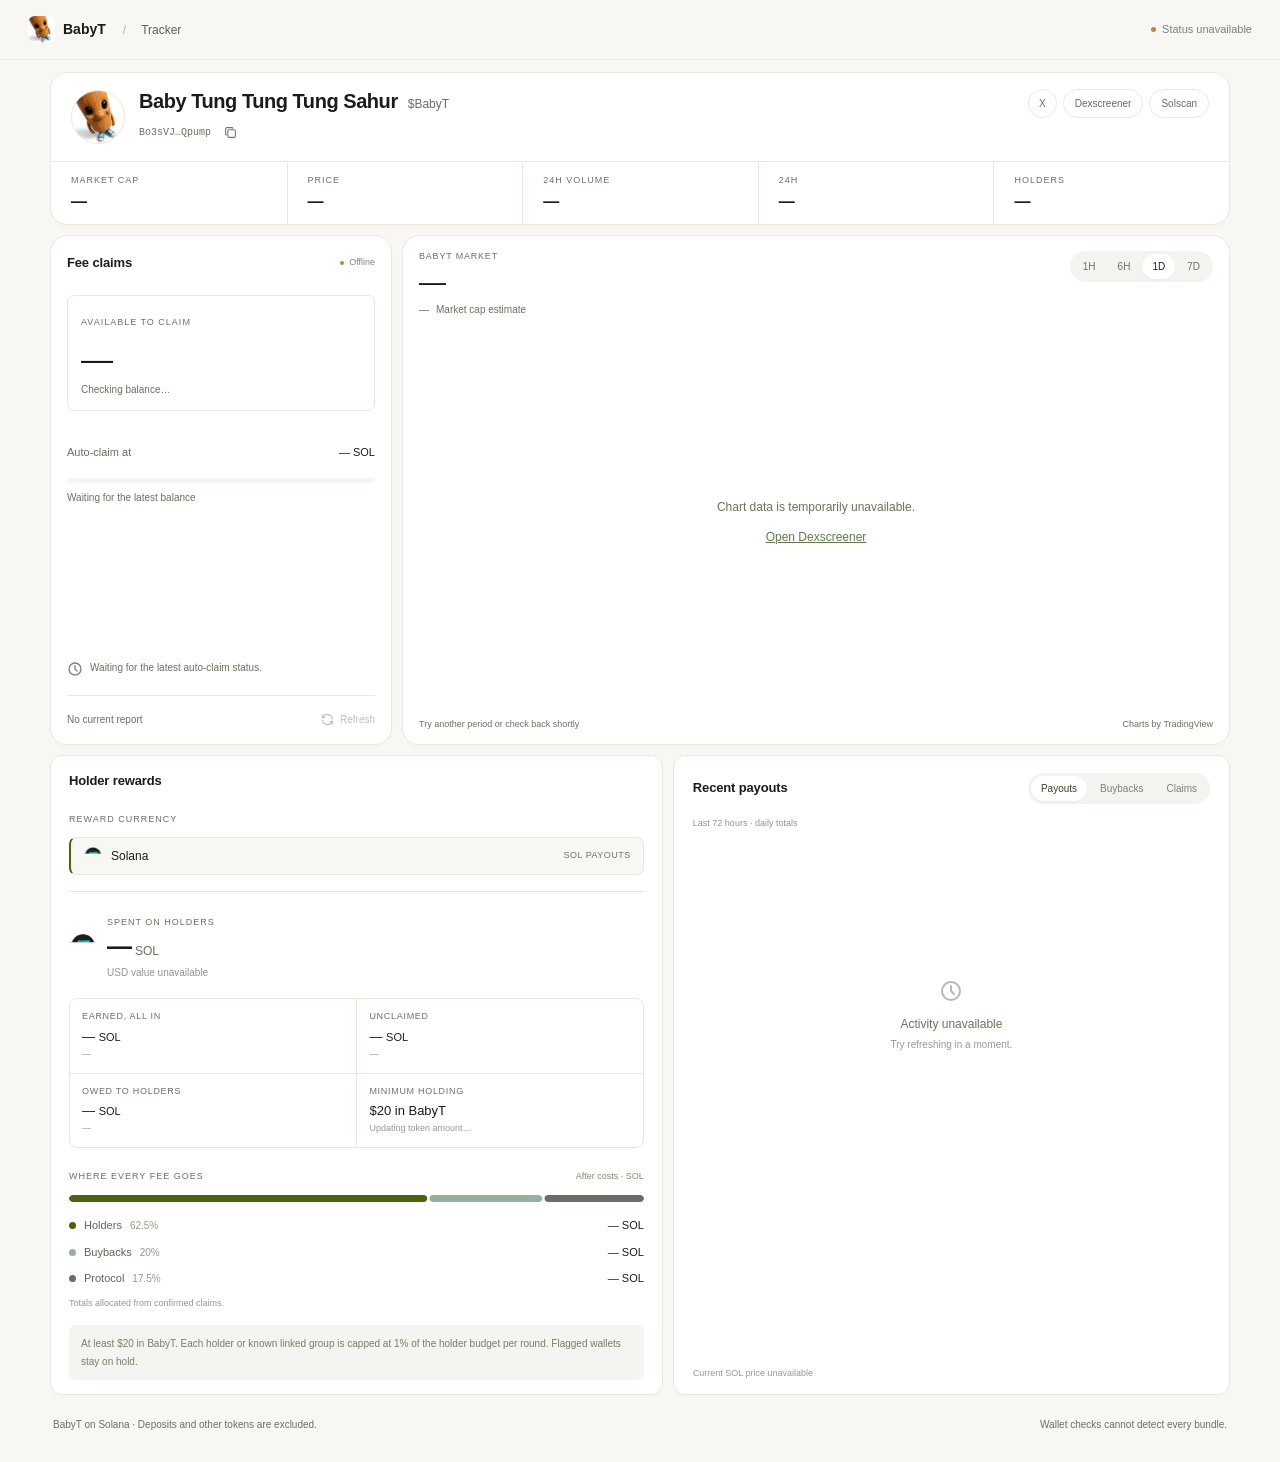
==== commit 7fc2e348: "Polish SOL rewards display and refresh live value estimates Use the supplied Solana icon at a smalle" ====
--- a/index.html
+++ b/index.html
@@ -1,7 +1,7 @@
 <!doctype html>
 <html lang="en">
 <head>
-<meta charset="utf-8"><meta name="viewport" content="width=device-width,initial-scale=1"><meta name="theme-color" content="#f8f7f4"><meta name="description" content="BabyT market activity, SOL fee claims and buybacks in one simple dashboard."><title>BabyT · Claims &amp; Buybacks</title><link rel="canonical" href="https://babytonsol.com/"><link rel="icon" href="./assets/babyt-logo.jpg"><link rel="stylesheet" href="./style.172dbb96fea8.css"><script src="./assets/vendor/lightweight-charts-5.2.1.js" defer></script><script src="./app.d2040ad967b8.js" defer></script><script src="./market.eff21466b21a.js" defer></script>
+<meta charset="utf-8"><meta name="viewport" content="width=device-width,initial-scale=1"><meta name="theme-color" content="#f8f7f4"><meta name="description" content="BabyT market activity, SOL fee claims and buybacks in one simple dashboard."><title>BabyT · Claims &amp; Buybacks</title><link rel="canonical" href="https://babytonsol.com/"><link rel="icon" href="./assets/babyt-logo.jpg"><link rel="stylesheet" href="./style.2ab64bab2ddf.css"><script src="./assets/vendor/lightweight-charts-5.2.1.js" defer></script><script src="./app.fa3d7d4d9dba.js" defer></script><script src="./market.eff21466b21a.js" defer></script>
 </head>
 <body>
 <a class="skip" href="#main">Skip to dashboard</a>
@@ -15,7 +15,7 @@
     <section class="claim-card card" aria-labelledby="fee-title">
       <div class="card-heading"><h2 id="fee-title">Fee claims</h2><span class="live-state" id="connection-status">Connecting…</span></div>
       <div class="claim-balance"><span class="small-label">Available to claim</span><div class="amount" id="unclaimed-balance">—</div><p id="native-balance">Checking balance…</p></div>
-      <div class="claim-facts"><div><span>Auto-claim at</span><strong id="threshold-label">— SOL</strong></div><div><span>Checks every</span><strong>30 minutes</strong></div></div>
+      <div class="claim-facts"><div><span>Auto-claim at</span><strong id="threshold-label">— SOL</strong></div></div>
       <div class="claim-progress-wrap"><div class="progress unknown" id="claim-progress" role="progressbar" aria-label="Progress toward claim threshold" aria-valuemin="0" aria-valuetext="Balance not available"><span id="claim-progress-fill"></span></div><p id="claim-progress-caption">Waiting for the latest balance</p></div>
       <div class="claim-space"><img src="./assets/vendor/clock.svg" width="16" height="16" alt=""><p id="claim-status">Waiting for the latest auto-claim status.</p></div>
       <div class="claim-footer"><span id="last-checked">Waiting for a report</span><button type="button" id="refresh" aria-label="Refresh tracker"><img src="./assets/vendor/refresh.svg" width="15" height="15" alt="">Refresh</button></div>
@@ -29,13 +29,13 @@
   <div class="bottom-grid" id="rewards">
     <section class="rewards-card card" aria-labelledby="rewards-title">
       <div class="card-heading"><h2 id="rewards-title">Holder rewards</h2></div>
-      <div class="reward-lineup"><span class="small-label">Reward currency</span><div class="currency-row"><span class="lineup-number">1</span><img class="sol-icon small" src="./assets/vendor/solana-logomark.svg" width="26" height="26" alt=""><strong>Solana</strong><span>SOL payouts</span></div></div>
-      <div class="spent-summary"><img class="sol-icon" src="./assets/vendor/solana-logomark.svg" width="40" height="40" alt="Solana"><div><span class="small-label">Spent on holders</span><p><strong id="total-paid">—</strong> <span>SOL</span></p><small id="total-paid-usd">USD value unavailable</small></div></div>
-      <dl class="reward-stats"><div><dt>Earned, all in</dt><dd><span id="total-claimed">—</span> <span class="unit">SOL</span></dd><small>Confirmed claims</small></div><div><dt>Unclaimed</dt><dd><span id="rewards-unclaimed">—</span> <span class="unit">SOL</span></dd><small>Claimable on Pump.fun</small></div><div><dt>Owed to holders</dt><dd><span id="owed-holders">—</span> <span class="unit">SOL</span></dd><small title="Assigned rewards less confirmed payments. Includes amounts held for review; unassigned budget is excluded.">Assigned, not yet paid</small></div><div><dt>Minimum holding</dt><dd><strong id="minimum-usd">$20</strong> in BabyT</dd><small id="minimum-tokens">Updating token amount…</small></div></dl>
-      <div class="allocation"><div class="allocation-heading"><span class="small-label">Where every fee goes</span><span>After costs · SOL</span></div><canvas id="split-chart" width="1100" height="16" role="img" aria-label="Allocation: 62.5% holders, 20% buybacks, 17.5% creator"></canvas><dl class="allocation-legend"><div><dt><i class="dot holders"></i>Holders <span id="holders-split">62.5%</span></dt><dd><span id="holders-allocated">—</span> SOL</dd></div><div><dt><i class="dot buybacks"></i>Buybacks <span id="buybacks-split">20%</span></dt><dd><span id="buybacks-allocated">—</span> SOL</dd></div><div><dt><i class="dot creator"></i>Creator <span id="creator-split">17.5%</span></dt><dd><span id="creator-allocated">—</span> SOL</dd></div></dl><p class="allocation-caption">Totals allocated from confirmed claims.</p></div>
+      <div class="reward-lineup"><span class="small-label">Reward currency</span><div class="currency-row"><img class="sol-icon small" src="./assets/solana-user.png" width="20" height="20" alt=""><strong>Solana</strong><span>SOL payouts</span></div></div>
+      <div class="spent-summary"><img class="sol-icon" src="./assets/solana-user.png" width="28" height="28" alt="Solana"><div><span class="small-label">Spent on holders</span><p><strong id="total-paid">—</strong> <span>SOL</span></p><small id="total-paid-usd">USD value unavailable</small></div></div>
+      <dl class="reward-stats"><div><dt>Earned, all in</dt><dd><span id="total-claimed">—</span> <span class="unit">SOL</span></dd><small id="earned-usd" title="Confirmed claims at the current SOL price">—</small></div><div><dt>Unclaimed</dt><dd><span id="rewards-unclaimed">—</span> <span class="unit">SOL</span></dd><small id="unclaimed-usd" title="Claimable on Pump.fun at the current SOL price">—</small></div><div><dt>Owed to holders</dt><dd><span id="owed-holders">—</span> <span class="unit">SOL</span></dd><small id="owed-usd" title="Assigned rewards less confirmed payments. Includes review holds; excludes unassigned budget.">—</small></div><div><dt>Minimum holding</dt><dd><strong id="minimum-usd">$20</strong> in BabyT</dd><small id="minimum-tokens">Updating token amount…</small></div></dl>
+      <div class="allocation"><div class="allocation-heading"><span class="small-label">Where every fee goes</span><span>After costs · SOL</span></div><canvas id="split-chart" width="1100" height="16" role="img" aria-label="Allocation: 62.5% holders, 20% buybacks, 17.5% protocol"></canvas><dl class="allocation-legend"><div><dt><i class="dot holders"></i>Holders <span id="holders-split">62.5%</span></dt><dd><span id="holders-allocated">—</span> SOL</dd></div><div><dt><i class="dot buybacks"></i>Buybacks <span id="buybacks-split">20%</span></dt><dd><span id="buybacks-allocated">—</span> SOL</dd></div><div><dt><i class="dot creator"></i>Protocol <span id="creator-split">17.5%</span></dt><dd><span id="creator-allocated">—</span> SOL</dd></div></dl><p class="allocation-caption">Totals allocated from confirmed claims.</p></div>
       <p class="reward-note" id="holder-rules">At least $20 in BabyT. Each holder or known linked group is capped at 1% of the holder budget per round. Flagged wallets stay on hold.</p>
     </section>
-    <section class="activity-card card" aria-labelledby="activity-title"><div class="activity-top"><h2 id="activity-title">Recent payouts</h2><div class="tabs" role="tablist" aria-label="Activity type"><button id="tab-rewards" role="tab" aria-controls="activity-panel" aria-selected="true" data-tab="rewards">Payouts</button><button id="tab-buybacks" role="tab" aria-controls="activity-panel" aria-selected="false" data-tab="buybacks" tabindex="-1">Buybacks</button><button id="tab-claims" role="tab" aria-controls="activity-panel" aria-selected="false" data-tab="claims" tabindex="-1">Claims</button></div></div><p class="activity-caption" id="activity-caption">Last 72 hours · daily totals</p><div id="activity-panel" role="tabpanel" aria-labelledby="tab-rewards" tabindex="0"><div id="activity-empty-state" class="activity-empty"><img class="sol-icon" src="./assets/vendor/solana-logomark.svg" width="36" height="36" alt="Solana"><p id="empty-description">Loading payouts…</p><small id="empty-hint">Confirmed SOL payments appear here.</small></div><div id="activity-list" hidden></div></div><p class="usd-caption">USD values use the latest SOL price.</p></section>
+    <section class="activity-card card" aria-labelledby="activity-title"><div class="activity-top"><h2 id="activity-title">Recent payouts</h2><div class="tabs" role="tablist" aria-label="Activity type"><button id="tab-rewards" role="tab" aria-controls="activity-panel" aria-selected="true" data-tab="rewards">Payouts</button><button id="tab-buybacks" role="tab" aria-controls="activity-panel" aria-selected="false" data-tab="buybacks" tabindex="-1">Buybacks</button><button id="tab-claims" role="tab" aria-controls="activity-panel" aria-selected="false" data-tab="claims" tabindex="-1">Claims</button></div></div><p class="activity-caption" id="activity-caption">Last 72 hours · daily totals</p><div id="activity-panel" role="tabpanel" aria-labelledby="tab-rewards" tabindex="0"><div id="activity-empty-state" class="activity-empty"><img class="empty-icon" src="./assets/vendor/clock.svg" width="24" height="24" alt=""><p id="empty-description">Loading payouts…</p><small id="empty-hint">Confirmed SOL payments appear here.</small></div><div id="activity-list" hidden></div></div><p class="usd-caption" id="sol-price-caption">Current SOL price unavailable</p></section>
   </div>
   <footer><span>BabyT on Solana · Deposits and other tokens are excluded.</span><span>Wallet checks cannot detect every bundle.</span></footer>
 </main>
--- a/style.2ab64bab2ddf.css
+++ b/style.2ab64bab2ddf.css
@@ -0,0 +1,22 @@
+:root{color-scheme:light;--bg:#f8f7f4;--surface:#fff;--text:#1b1b18;--muted:#7e807b;--line:#ebe7de;--olive:#496310;--green:#497b63;--red:#bc5146}*{box-sizing:border-box}html{scroll-behavior:smooth;scroll-padding-top:76px}body{margin:0;background:var(--bg);color:var(--text);font:13px/1.5 Arial,Helvetica,sans-serif;-webkit-font-smoothing:antialiased}h1,h2,p,dl,dd{margin:0}a{color:inherit;text-decoration:none}button{font:inherit;cursor:pointer;color:inherit}a,button,summary{-webkit-tap-highlight-color:transparent;touch-action:manipulation}button:disabled{opacity:.45;cursor:wait}a:focus-visible,button:focus-visible,summary:focus-visible,[tabindex]:focus-visible{outline:2px solid var(--olive);outline-offset:4px}[hidden]{display:none!important}.topbar{height:60px;display:flex;align-items:center;gap:17px;padding:0 28px;background:var(--bg);border-bottom:1px solid var(--line)}.brand{display:inline-flex;align-items:center;gap:8px;font-weight:700;font-size:14px}.brand img{border-radius:7px;object-fit:cover}.breadcrumb{display:flex;gap:15px;color:#5e605b;font-size:12px}.breadcrumb>span{color:#b7b7b1}.setup-badge{margin-left:auto;display:flex;align-items:center;gap:6px;font-size:11px;color:var(--muted)}.setup-badge::before,.live-state::before{content:'';width:5px;height:5px;border-radius:50%;background:#999;flex:none}.setup-badge[data-state=enabled]::before{background:var(--green)}.setup-badge[data-state=enabled]{color:var(--green)}.setup-badge[data-state=warning]::before{background:#b48a40}.dashboard{width:min(1180px,calc(100% - 48px));margin:12px auto 0}.card{background:var(--surface);border:1px solid var(--line);border-radius:17px;box-shadow:0 2px 3px #30241504;overflow:hidden}.token-heading{padding:16px 20px;display:flex;align-items:flex-start;justify-content:space-between;gap:20px;min-height:84px}.token-identity{display:flex;align-items:center;gap:14px;min-width:0}.token-avatar{width:54px;height:54px;border-radius:50%;object-fit:cover;border:1px solid var(--line)}.token-title{display:flex;align-items:baseline;flex-wrap:wrap;gap:10px}.token-title h1{font-size:20px;line-height:1.25;letter-spacing:-.45px;font-weight:600}.token-title>span{font-size:12px;color:#686b67;font-weight:500}.token-address{display:flex;align-items:center;gap:6px;flex-wrap:wrap;margin-top:5px;font-size:10px;color:#697260}.token-address>a{font-family:monospace;font-size:10px}.token-address button{background:none;border:0;display:flex;align-items:center;justify-content:center;min-width:26px;min-height:26px;opacity:.55;padding:0}.token-address button:hover{opacity:1}.token-links{display:flex;gap:6px;align-items:center;padding-top:0}.token-links a{display:flex;align-items:center;justify-content:center;min-height:29px;border:1px solid var(--line);border-radius:18px;font-size:10px;color:#666b66;padding:4px 11px;white-space:nowrap}.token-links a:first-child{min-width:29px;padding:4px 9px}.token-links a:hover{background:#f5f5f0;color:#1b1b18}.market-stats{display:grid;grid-template-columns:repeat(5,1fr);border-top:1px solid var(--line)}.market-stats>div{padding:12px 20px 10px;min-width:0}.market-stats>div+div{border-left:1px solid var(--line)}.market-stats dt,.small-label,.reward-stats dt{font-size:9px;letter-spacing:1px;text-transform:uppercase;color:#697260;line-height:1.4}.market-stats dd{font-size:16px;font-weight:600;letter-spacing:-.25px;margin-top:3px;font-variant-numeric:tabular-nums;overflow-wrap:anywhere}.positive{color:var(--green)!important}.negative{color:var(--red)!important}.main-grid{display:grid;grid-template-columns:342px minmax(0,1fr);gap:10px;margin-top:10px}.claim-card{padding:19px 16px 14px;display:flex;flex-direction:column;min-height:510px}.card-heading,.activity-top{display:flex;align-items:center;justify-content:space-between;gap:15px}h2{font-size:13px;font-weight:600;line-height:1.3;letter-spacing:-.15px}.live-state{display:flex;align-items:center;gap:5px;font-size:9px;color:#7d867b}.live-state::before{background:var(--green);width:4px;height:4px}.live-state.warning::before{background:#b48a40}.claim-balance{border:1px solid var(--line);border-radius:7px;margin-top:24px;padding:15px 13px 13px}.amount{display:flex;gap:6px;align-items:baseline;margin:9px 0 4px;font-size:37px;font-weight:500;letter-spacing:-1.8px;line-height:1.2;font-variant-numeric:tabular-nums;white-space:nowrap}.amount .approx{font-size:16px;color:#697260;letter-spacing:0;align-self:center}.amount-unit{font-size:13px;letter-spacing:0;color:#59634e;margin-left:2px}.claim-balance p{color:#697260;font-size:10px}.claim-facts{margin-top:25px}.claim-facts>div{display:flex;justify-content:space-between;align-items:center;gap:15px;padding:8px 0;font-size:11px}.claim-facts>div>span{color:#697260}.claim-facts strong{font-weight:500;white-space:nowrap;font-size:11px}.claim-progress-wrap{margin-top:9px}.progress{height:5px;background:#edece6;border-radius:4px;overflow:hidden}.progress>span{height:100%;width:0;display:block;background:var(--olive);border-radius:4px;transition:width .3s}.progress.unknown{opacity:.5}#claim-progress-caption{font-size:10px;color:#697260;margin-top:7px}.claim-space{display:flex;align-items:flex-start;gap:7px;margin-top:auto;padding:27px 0 18px;font-size:10px;color:#697260;line-height:1.65}.claim-space img{opacity:.5;flex:none;margin-top:1px}.claim-footer{display:flex;align-items:center;justify-content:space-between;gap:10px;border-top:1px solid var(--line);padding-top:13px;font-size:10px;color:#697260}.claim-footer button{background:none;border:0;padding:3px 0 3px 10px;display:flex;align-items:center;gap:5px;font-size:10px;color:#6e7865}.claim-footer button img{opacity:.55}.chart-card{padding:15px 16px 12px;display:flex;flex-direction:column;min-width:0;min-height:510px}.chart-heading{display:flex;align-items:flex-start;justify-content:space-between;gap:20px;margin-bottom:16px}.chart-heading h2{font-size:9px;letter-spacing:.8px;text-transform:uppercase;font-weight:400;color:#697260;margin-bottom:4px}.chart-heading strong{font-size:27px;letter-spacing:-.9px;font-weight:500;line-height:1.2;font-variant-numeric:tabular-nums}.chart-heading p{display:flex;gap:7px;font-size:10px;margin-top:3px;color:#697260}.periods{display:flex;align-items:center;gap:2px;border-radius:22px;background:#f4f3ef;padding:3px}.periods button{border:0;border-radius:18px;background:none;color:#6d746a;font-size:10px;padding:5px 10px;min-height:25px;min-width:31px}.periods button[aria-pressed=true]{background:white;color:#1e2517;box-shadow:0 1px 3px #55492c0d}.chart-stage{position:relative;flex:1;min-height:345px}#market-chart{position:absolute;inset:0}.chart-message{position:absolute;inset:0;display:flex;flex-direction:column;align-items:center;justify-content:center;gap:12px;text-align:center;color:#697260;font-size:12px;background:#fff;z-index:2}.chart-message a{text-decoration:underline;color:#67754b}.chart-footer{display:flex;align-items:center;justify-content:space-between;gap:12px;font-size:9px;color:#697260;padding-top:7px}.chart-footer a:hover{color:#627344}.bottom-grid{display:grid;grid-template-columns:1fr 1fr;gap:10px;margin-top:10px;align-items:start}.rewards-card{padding:18px 20px 0}.subtle{font-size:10px;color:#697260}.reward-asset{display:flex;align-items:center;gap:12px;margin:22px 0 19px}.reward-asset>img{opacity:.6;flex:none}.reward-asset p{font-size:11px;color:#697260;margin-top:4px}.reward-asset strong{font-size:25px;font-weight:600;line-height:1.2;letter-spacing:-.6px;color:#1b1e17}.small-tag{margin-left:auto;border:1px solid var(--line);border-radius:15px;padding:3px 8px;font-size:9px;color:#738468;white-space:nowrap}.reward-stats{display:grid;grid-template-columns:1fr 1fr;border:1px solid var(--line);border-radius:8px;overflow:hidden}.reward-stats>div{padding:12px 13px;min-width:0}.reward-stats>div:nth-child(even){border-left:1px solid var(--line)}.reward-stats>div:nth-child(n+3){border-top:1px solid var(--line)}.reward-stats dt{font-size:9px;letter-spacing:.7px}.reward-stats dd{font-size:14px;line-height:1.4;font-variant-numeric:tabular-nums;margin-top:4px;overflow-wrap:anywhere}.reward-stats .unit{font-size:11px}#checked-total{font-size:11px;color:#697260}.reward-rule{font-size:11px;line-height:1.75;color:#697260;padding:17px 0}.details{border-top:1px solid var(--line)}.details>summary{display:flex;align-items:center;justify-content:space-between;gap:15px;padding:14px 0;list-style:none;cursor:pointer;font-size:11px;color:#6a755f}.details>summary::-webkit-details-marker{display:none}.details>summary img{opacity:.55;transition:transform .2s}.details[open]>summary img{transform:rotate(180deg)}.detail-content{padding:0 0 19px}.detail-content p{font-size:11px;line-height:1.7;color:#7e8677;margin:10px 0}.fee-use{display:flex;gap:18px;flex-wrap:wrap;font-size:11px;padding:10px 0}.fee-use strong{font-weight:600;color:#4a6223}.source-row{display:flex;justify-content:space-between;gap:15px;font-size:11px;margin-top:16px}.source-row strong{font-weight:500;overflow-wrap:anywhere}.sources{display:flex;gap:16px;font-size:10px;text-decoration:underline;text-underline-offset:3px}.activity-card{padding:18px 20px;min-height:398px}.activity-top{align-items:center;min-height:21px}.tabs{display:flex;gap:3px;background:#f4f3ef;border-radius:18px;padding:3px}.tabs button{border:0;background:none;border-radius:15px;padding:4px 10px;font-size:10px;color:#7b8373;min-height:25px}.tabs button[aria-selected=true]{background:white;box-shadow:0 1px 3px #55492c0c;color:#354623}.tabs button:hover,.periods button:hover{color:#243114}#activity-panel{margin-top:15px;max-height:380px;overflow:auto}.activity-empty{display:flex;min-height:284px;flex-direction:column;align-items:center;justify-content:center;text-align:center;color:#697260}.activity-empty>img{opacity:.3;margin-bottom:12px}.activity-empty p{font-size:12px;color:#69765b}.activity-empty small{font-size:10px;margin-top:4px}.claim-row{display:flex;align-items:center;justify-content:space-between;gap:20px;padding:14px 0;font-size:12px;border-bottom:1px solid var(--line)}.claim-row:last-child{border-bottom:0}.claim-row small{display:block;font-size:10px;color:#697260;margin-top:3px}.claim-row strong{font-size:12px;font-weight:500;white-space:nowrap}.claim-row:hover{color:var(--olive)}footer{display:flex;justify-content:space-between;gap:15px;font-size:10px;color:#697260;padding:22px 3px 30px}.copy-fallback{flex-basis:100%;font-size:10px;user-select:all;overflow-wrap:anywhere;color:#434d3d}.skip{position:fixed;left:10px;top:-80px;z-index:100;background:#303b24;color:white;padding:12px}.skip:focus{top:10px}.sr-only{position:absolute;width:1px;height:1px;padding:0;margin:-1px;overflow:hidden;clip:rect(0,0,0,0);white-space:nowrap;border:0}
+@media(max-width:1000px){.main-grid{grid-template-columns:290px minmax(0,1fr)}.token-title h1{font-size:18px}.token-links{gap:4px}.token-links a{padding:4px 9px}.market-stats>div{padding:12px 15px}.market-stats dd{font-size:14px}.claim-card{padding:18px 14px 14px}.amount{font-size:33px}.chart-heading{gap:10px}.periods button{padding:5px 8px}.bottom-grid{align-items:start}.reward-asset strong{font-size:23px}.small-tag{display:none}.chart-stage{min-height:345px}.chart-footer{font-size:8px}}
+@media(max-width:760px){.dashboard{width:calc(100% - 32px);margin-top:14px}.topbar{padding:0 18px;height:57px}.token-heading{padding:17px 16px;flex-direction:column;gap:14px}.token-links{padding-left:68px}.token-title{gap:5px 9px}.token-title h1{font-size:18px}.market-stats{grid-template-columns:repeat(3,1fr)}.market-stats>div{padding:12px 15px}.market-stats>div:nth-child(4){border-left:0;border-top:1px solid var(--line)}.market-stats>div:nth-child(5){border-top:1px solid var(--line);grid-column:2/4}.main-grid{grid-template-columns:1fr}.claim-card{min-height:0;display:grid;grid-template-columns:1fr 1fr;gap:0 24px;padding:19px}.claim-card>.card-heading{grid-column:1/-1}.claim-balance{margin-top:20px;grid-row:2/5;align-self:start}.claim-facts{margin-top:17px}.claim-progress-wrap{margin-top:7px}.claim-space{padding:13px 0 18px;font-size:10px;margin-top:0}.claim-footer{grid-column:1/-1}.chart-card{min-height:460px;padding:16px}.chart-stage{min-height:345px}.bottom-grid{grid-template-columns:1fr}.activity-card{min-height:300px}.activity-empty{min-height:210px}.token-card,.card{border-radius:14px}.reward-rule{font-size:12px}.details>summary{font-size:12px}.detail-content p{font-size:12px}.small-tag{display:inline}.chart-footer{font-size:9px}.rewards-card{padding-top:20px}.rewards-card h2,.activity-card h2{font-size:14px}}
+@media(max-width:480px){.dashboard{width:calc(100% - 24px);margin-top:12px}.topbar{gap:12px;padding:0 14px}.brand{font-size:13px}.breadcrumb{gap:12px;font-size:11px}.setup-badge{font-size:9px}.token-avatar{width:46px;height:46px}.token-identity{gap:11px}.token-title h1{font-size:16px;line-height:1.3;max-width:220px}.token-title>span{font-size:10px}.token-links{padding-left:57px;flex-wrap:wrap}.token-links a{font-size:9px;min-height:28px}.market-stats>div{padding:11px 12px}.market-stats dt{font-size:8px;letter-spacing:.7px}.market-stats dd{font-size:13px;letter-spacing:-.3px}.claim-card{display:flex;padding:18px 16px 14px;gap:0;min-height:0}.claim-balance{margin-top:18px;width:100%;padding:15px}.amount{font-size:37px}.claim-facts{margin-top:15px}.claim-facts>div{padding:6px 0;font-size:11px}.claim-facts strong{font-size:11px}.claim-space{padding:19px 0 16px;font-size:11px}.claim-progress-wrap{margin-top:9px}.claim-footer{font-size:10px;padding-top:12px}.chart-card{min-height:400px;padding:15px 12px 12px}.chart-heading{gap:5px;align-items:flex-start;margin-bottom:12px}.chart-heading strong{font-size:24px}.chart-heading p{font-size:9px;gap:5px}.chart-heading h2{font-size:8px}.periods{gap:0;padding:2px}.periods button{font-size:9px;padding:5px 8px;min-width:27px}.chart-stage{min-height:290px}.chart-footer{font-size:8px}.rewards-card{padding:18px 16px 0}.activity-card{padding:18px 16px}.reward-asset strong{font-size:24px}.reward-asset{margin:20px 0 18px}.reward-stats dt{font-size:8px;letter-spacing:.55px}.reward-stats dd{font-size:13px}.reward-stats>div{padding:12px 11px}.reward-rule{font-size:11px}.tabs button{font-size:9px;padding:5px 9px}.source-row{flex-direction:column;gap:4px}.fee-use{gap:15px}.detail-content p{font-size:11px}footer{font-size:9px;padding-top:20px}.small-tag{font-size:8px;padding:3px 7px}}
+@media(max-width:560px){.claim-card{display:flex;gap:0;min-height:0}.claim-balance{width:100%}}
+@media(max-width:360px){.market-stats{grid-template-columns:repeat(2,1fr)}.market-stats>div:nth-child(3){border-left:0;border-top:1px solid var(--line)}.market-stats>div:nth-child(4){border-left:1px solid var(--line)}.market-stats>div:nth-child(5){grid-column:1/-1;border-left:0}}
+@media(prefers-reduced-motion:reduce){html{scroll-behavior:auto}.progress>span,.details>summary img{transition:none}}
+
+/* Compact allocation chart and summarized activity. */
+.split-overview{display:flex;align-items:center;gap:32px;padding:12px 4px 19px}.split-visual{position:relative;width:142px;height:142px;flex:none}.split-visual canvas{width:100%;height:100%;display:block}.split-visual>span{position:absolute;inset:0;display:flex;flex-direction:column;align-items:center;justify-content:center;font-size:13px;font-weight:600;pointer-events:none}.split-visual small{font-size:10px;font-weight:400;color:#78806f;margin-top:2px}.split-legend{flex:1;max-width:235px}.split-legend>div{display:flex;justify-content:space-between;gap:20px;padding:10px 0;border-bottom:1px solid #f0eee8}.split-legend>div:last-child{border:0}.split-legend dt{display:flex;gap:9px;align-items:center;font-size:12px;color:#5b6555}.split-legend dd{font-size:14px;font-weight:600;font-variant-numeric:tabular-nums}.dot{width:8px;height:8px;border-radius:50%;display:inline-block;flex:none}.dot.holders{background:#638451}.dot.buybacks{background:#8aa5b2}.dot.creator{background:#d5b46c}.reward-points{border-top:1px solid var(--line);padding:3px 0 10px}.reward-points p{color:#737b6b;margin:12px 0;line-height:1.7}.reward-points strong{display:block;color:#414b39;font-weight:500;margin-bottom:2px}.technical-details{border-top:1px solid var(--line);padding-top:11px}.technical-details>summary{cursor:pointer;font-size:11px;color:#758068}.technical-details[open]>summary{margin-bottom:14px}.activity-caption{font-size:10px;color:#7c8374;margin-top:15px}#activity-panel{margin-top:0}.claim-row strong{white-space:normal;text-align:right;overflow-wrap:anywhere}a.claim-row:hover{color:var(--olive)}.claim-row:not(a):hover{color:inherit}
+@media(max-width:1000px) and (min-width:761px){.activity-top{flex-wrap:wrap;gap:10px}.split-overview{gap:16px}.split-visual{width:120px;height:120px}}
+@media(max-width:480px){.split-overview{gap:23px;padding:10px 0 18px}.split-visual{width:120px;height:120px}.split-legend dt{font-size:11px}.split-legend dd{font-size:13px}.activity-top{gap:8px}.activity-top h2{font-size:12px}.tabs button{padding:5px 8px}}
+@media(max-width:360px){.split-overview{gap:14px}.split-visual{width:108px;height:108px}.split-legend>div{gap:10px}.split-legend dt{gap:6px}.activity-top{flex-wrap:wrap}}
+/* Reference-matched reward panel: every section is visible without disclosure. */
+.bottom-grid{grid-template-columns:1.1fr 1fr;align-items:stretch}.rewards-card{padding:17px 18px 14px}.rewards-card.card,.activity-card.card{border-radius:12px}.reward-lineup{margin-top:19px}.currency-row{display:flex;align-items:center;gap:11px;border:1px solid var(--line);border-left:2px solid var(--olive);border-radius:7px;background:#f7f8f3;min-height:38px;margin-top:9px;padding:5px 12px;font-size:12px}.lineup-number{font-size:10px;color:#a4a69d}.currency-row strong{font-size:12px;font-weight:500}.currency-row>span:last-child{margin-left:auto;font-size:9px;color:#6b765e;text-transform:uppercase;letter-spacing:.5px}.sol-icon{background:#080b0c;border-radius:50%;padding:9px;object-fit:contain;flex:none;opacity:1!important}.sol-icon.small{padding:6px}.spent-summary{display:flex;gap:12px;align-items:center;border-top:1px solid var(--line);margin-top:16px;padding:19px 0 18px}.spent-summary p{margin-top:2px;line-height:1.15}.spent-summary p>strong{font-size:25px;font-weight:600;letter-spacing:-.7px;font-variant-numeric:tabular-nums}.spent-summary p>span{font-size:12px;color:#68705f}.spent-summary small{display:block;font-size:10px;color:#93968d;margin-top:4px}.reward-stats>div{padding:11px 12px}.reward-stats dd{font-size:13px;margin-top:5px}.reward-stats dd strong{font-weight:500}.reward-stats small{display:block;color:#95998f;font-size:9px;line-height:1.5;margin-top:2px}.allocation{margin-top:22px}.allocation-heading{display:flex;align-items:center;justify-content:space-between;gap:12px;margin-bottom:12px}.allocation-heading>span:last-child{font-size:9px;color:#808a75}#split-chart{display:block;width:100%;height:7px;border-radius:4px}.allocation-legend{margin-top:10px}.allocation-legend>div{display:flex;align-items:center;justify-content:space-between;gap:20px;padding:5px 0}.allocation-legend dt{display:flex;align-items:center;gap:8px;font-size:11px;color:#5d6555}.allocation-legend dt>span{color:#949b8b;font-size:10px}.allocation-legend dd{font-size:11px;font-variant-numeric:tabular-nums}.dot{width:7px;height:7px}.dot.holders{background:#496310}.dot.buybacks{background:#91b29d}.dot.creator{background:#6e6b65}.allocation-caption{font-size:9px;color:#93998c;margin-top:5px}.reward-note{padding:10px 12px;margin-top:15px;background:#f5f4f0;border-radius:7px;color:#748066;font-size:10px;line-height:1.75}.activity-card{padding:17px 19px 14px;display:flex;flex-direction:column;min-height:0}.activity-top{gap:12px;flex-wrap:wrap}.activity-caption{margin-top:13px;font-size:9px;color:#90978a}.activity-empty{min-height:350px}.activity-empty>.sol-icon{opacity:1;margin-bottom:13px}.activity-empty p{font-size:12px;font-weight:500;color:#69755c}.activity-empty small{font-size:10px;color:#979c90}.usd-caption{margin-top:auto;padding-top:15px;font-size:9px;color:#949b8c}#activity-panel{max-height:430px;overflow:auto;margin-top:10px;flex:1}.payout-row{display:flex;align-items:center;gap:12px;padding:12px 0}.payout-row>div{min-width:0}.payout-row strong{display:block;font-weight:500;font-size:12px;overflow-wrap:anywhere}.payout-row small{display:block;font-size:10px;color:#8b9480;margin-top:2px}.payout-usd{margin-left:auto;font-size:12px;white-space:nowrap;font-variant-numeric:tabular-nums}a.payout-row:hover{color:var(--olive)}
+@media(max-width:760px){.bottom-grid{grid-template-columns:1fr}.rewards-card,.activity-card{padding:18px}.activity-empty{min-height:220px}.reward-note{font-size:11px}.reward-stats dt{font-size:9px}.reward-stats small{font-size:10px}}
+@media(max-width:480px){.rewards-card,.activity-card{padding:17px 15px 14px}.spent-summary p>strong{font-size:26px}.reward-stats>div{padding:11px 10px}.reward-stats dt{font-size:8px}.reward-stats small{font-size:9px}.reward-note{font-size:10px}.allocation-legend dt{font-size:11px}.allocation-heading{gap:5px}.allocation-heading .small-label{font-size:8px}.tabs button{font-size:9px}.activity-top h2{font-size:13px}.spent-summary{padding:18px 0}.currency-row{min-height:40px}}
+
+/* User-supplied Solana artwork: display it directly at a restrained scale. */
+.sol-icon,.sol-icon.small{background:transparent;padding:0;object-fit:cover;border-radius:50%;opacity:1!important;mix-blend-mode:multiply}.currency-row{gap:8px}.currency-row>.sol-icon{width:20px;height:20px}.spent-summary{gap:10px}.spent-summary>.sol-icon{width:28px;height:28px}.activity-empty>.empty-icon{opacity:.28;margin-bottom:12px}.payout-row>.sol-icon{width:24px;height:24px}.amount{font-size:32px;letter-spacing:-1.2px}.reward-stats small{font-variant-numeric:tabular-nums}#native-balance{font-variant-numeric:tabular-nums}.usd-caption{font-variant-numeric:tabular-nums}
+@media(max-width:480px){.amount{font-size:29px;letter-spacing:-1px}}
+@media(max-width:350px){.amount{font-size:25px;letter-spacing:-.8px}}
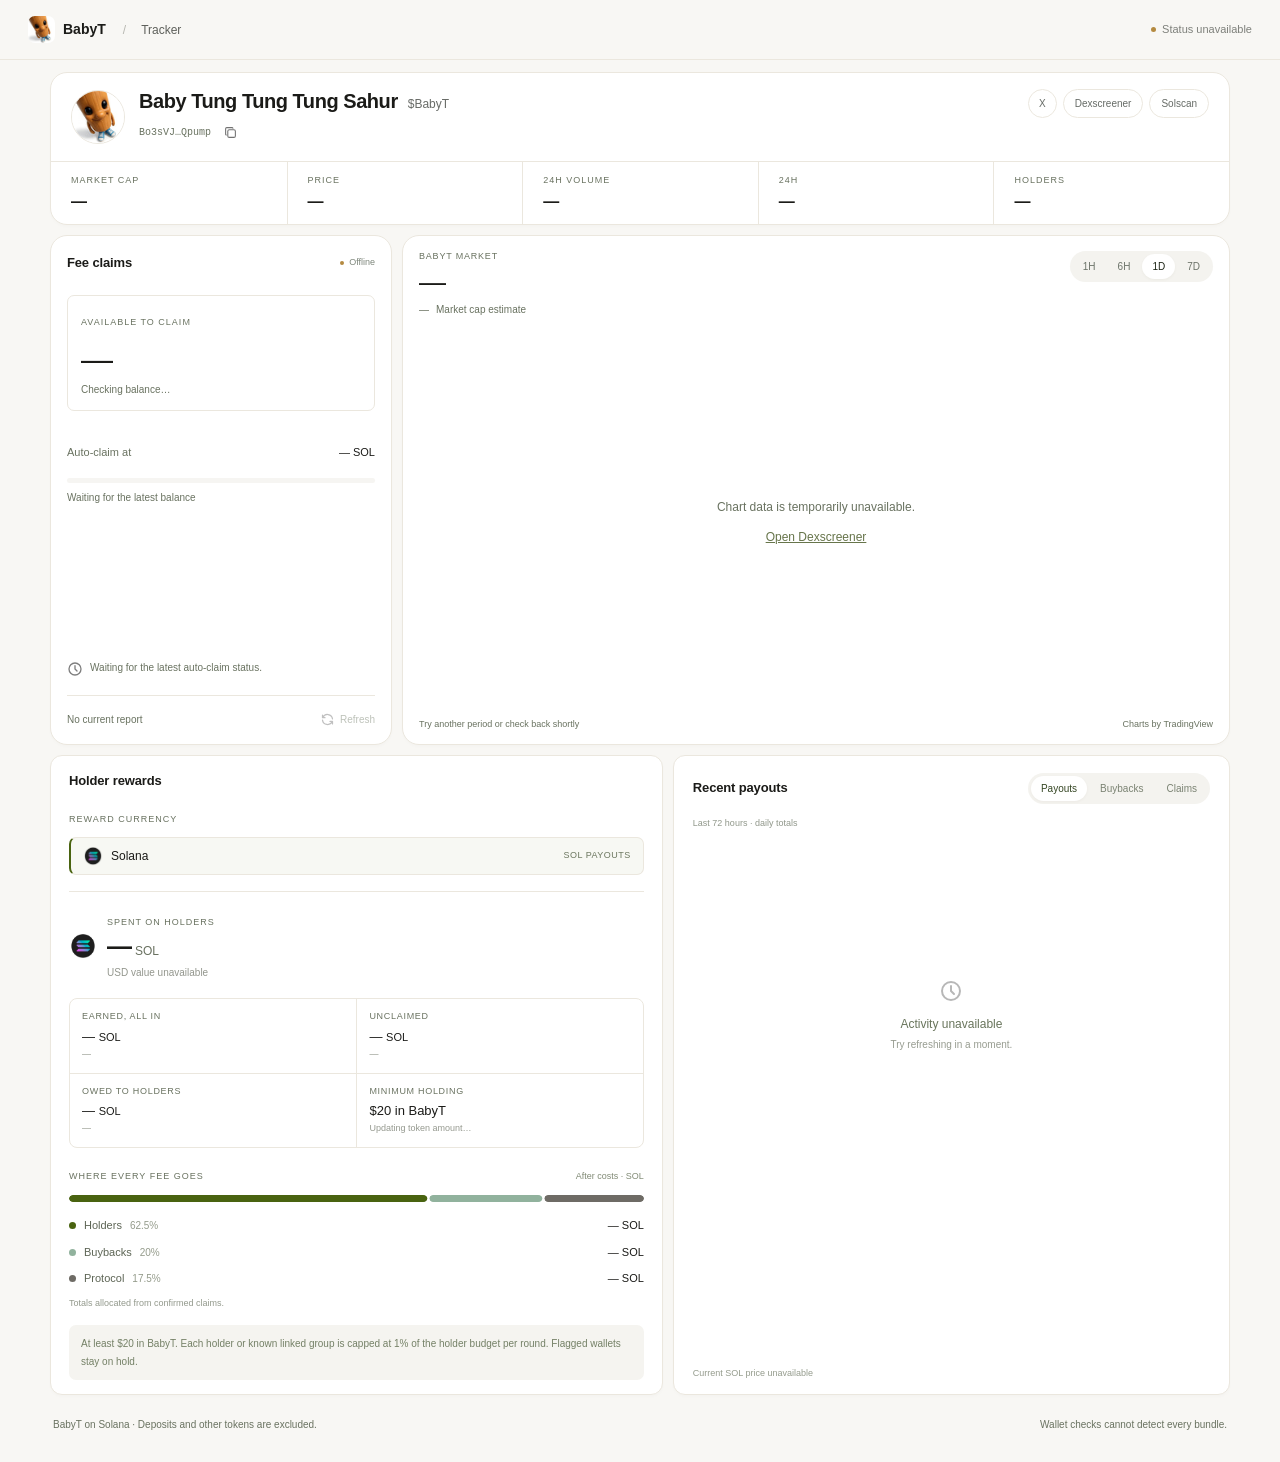
==== commit 4aef439e: "Version the Solana icon URL to refresh existing browser caches" ====
--- a/index.html
+++ b/index.html
@@ -1,7 +1,7 @@
 <!doctype html>
 <html lang="en">
 <head>
-<meta charset="utf-8"><meta name="viewport" content="width=device-width,initial-scale=1"><meta name="theme-color" content="#f8f7f4"><meta name="description" content="BabyT market activity, SOL fee claims and buybacks in one simple dashboard."><title>BabyT · Claims &amp; Buybacks</title><link rel="canonical" href="https://babytonsol.com/"><link rel="icon" href="./assets/babyt-logo.jpg"><link rel="stylesheet" href="./style.2ab64bab2ddf.css"><script src="./assets/vendor/lightweight-charts-5.2.1.js" defer></script><script src="./app.fa3d7d4d9dba.js" defer></script><script src="./market.eff21466b21a.js" defer></script>
+<meta charset="utf-8"><meta name="viewport" content="width=device-width,initial-scale=1"><meta name="theme-color" content="#f8f7f4"><meta name="description" content="BabyT market activity, SOL fee claims and buybacks in one simple dashboard."><title>BabyT · Claims &amp; Buybacks</title><link rel="canonical" href="https://babytonsol.com/"><link rel="icon" href="./assets/babyt-logo.jpg"><link rel="stylesheet" href="./style.2ab64bab2ddf.css"><script src="./assets/vendor/lightweight-charts-5.2.1.js" defer></script><script src="./app.f64ee80bb4f8.js" defer></script><script src="./market.eff21466b21a.js" defer></script>
 </head>
 <body>
 <a class="skip" href="#main">Skip to dashboard</a>
@@ -29,8 +29,8 @@
   <div class="bottom-grid" id="rewards">
     <section class="rewards-card card" aria-labelledby="rewards-title">
       <div class="card-heading"><h2 id="rewards-title">Holder rewards</h2></div>
-      <div class="reward-lineup"><span class="small-label">Reward currency</span><div class="currency-row"><img class="sol-icon small" src="./assets/solana-user.png" width="20" height="20" alt=""><strong>Solana</strong><span>SOL payouts</span></div></div>
-      <div class="spent-summary"><img class="sol-icon" src="./assets/solana-user.png" width="28" height="28" alt="Solana"><div><span class="small-label">Spent on holders</span><p><strong id="total-paid">—</strong> <span>SOL</span></p><small id="total-paid-usd">USD value unavailable</small></div></div>
+      <div class="reward-lineup"><span class="small-label">Reward currency</span><div class="currency-row"><img class="sol-icon small" src="./assets/solana-user-eda3ddbe.png" width="20" height="20" alt=""><strong>Solana</strong><span>SOL payouts</span></div></div>
+      <div class="spent-summary"><img class="sol-icon" src="./assets/solana-user-eda3ddbe.png" width="28" height="28" alt="Solana"><div><span class="small-label">Spent on holders</span><p><strong id="total-paid">—</strong> <span>SOL</span></p><small id="total-paid-usd">USD value unavailable</small></div></div>
       <dl class="reward-stats"><div><dt>Earned, all in</dt><dd><span id="total-claimed">—</span> <span class="unit">SOL</span></dd><small id="earned-usd" title="Confirmed claims at the current SOL price">—</small></div><div><dt>Unclaimed</dt><dd><span id="rewards-unclaimed">—</span> <span class="unit">SOL</span></dd><small id="unclaimed-usd" title="Claimable on Pump.fun at the current SOL price">—</small></div><div><dt>Owed to holders</dt><dd><span id="owed-holders">—</span> <span class="unit">SOL</span></dd><small id="owed-usd" title="Assigned rewards less confirmed payments. Includes review holds; excludes unassigned budget.">—</small></div><div><dt>Minimum holding</dt><dd><strong id="minimum-usd">$20</strong> in BabyT</dd><small id="minimum-tokens">Updating token amount…</small></div></dl>
       <div class="allocation"><div class="allocation-heading"><span class="small-label">Where every fee goes</span><span>After costs · SOL</span></div><canvas id="split-chart" width="1100" height="16" role="img" aria-label="Allocation: 62.5% holders, 20% buybacks, 17.5% protocol"></canvas><dl class="allocation-legend"><div><dt><i class="dot holders"></i>Holders <span id="holders-split">62.5%</span></dt><dd><span id="holders-allocated">—</span> SOL</dd></div><div><dt><i class="dot buybacks"></i>Buybacks <span id="buybacks-split">20%</span></dt><dd><span id="buybacks-allocated">—</span> SOL</dd></div><div><dt><i class="dot creator"></i>Protocol <span id="creator-split">17.5%</span></dt><dd><span id="creator-allocated">—</span> SOL</dd></div></dl><p class="allocation-caption">Totals allocated from confirmed claims.</p></div>
       <p class="reward-note" id="holder-rules">At least $20 in BabyT. Each holder or known linked group is capped at 1% of the holder budget per round. Flagged wallets stay on hold.</p>
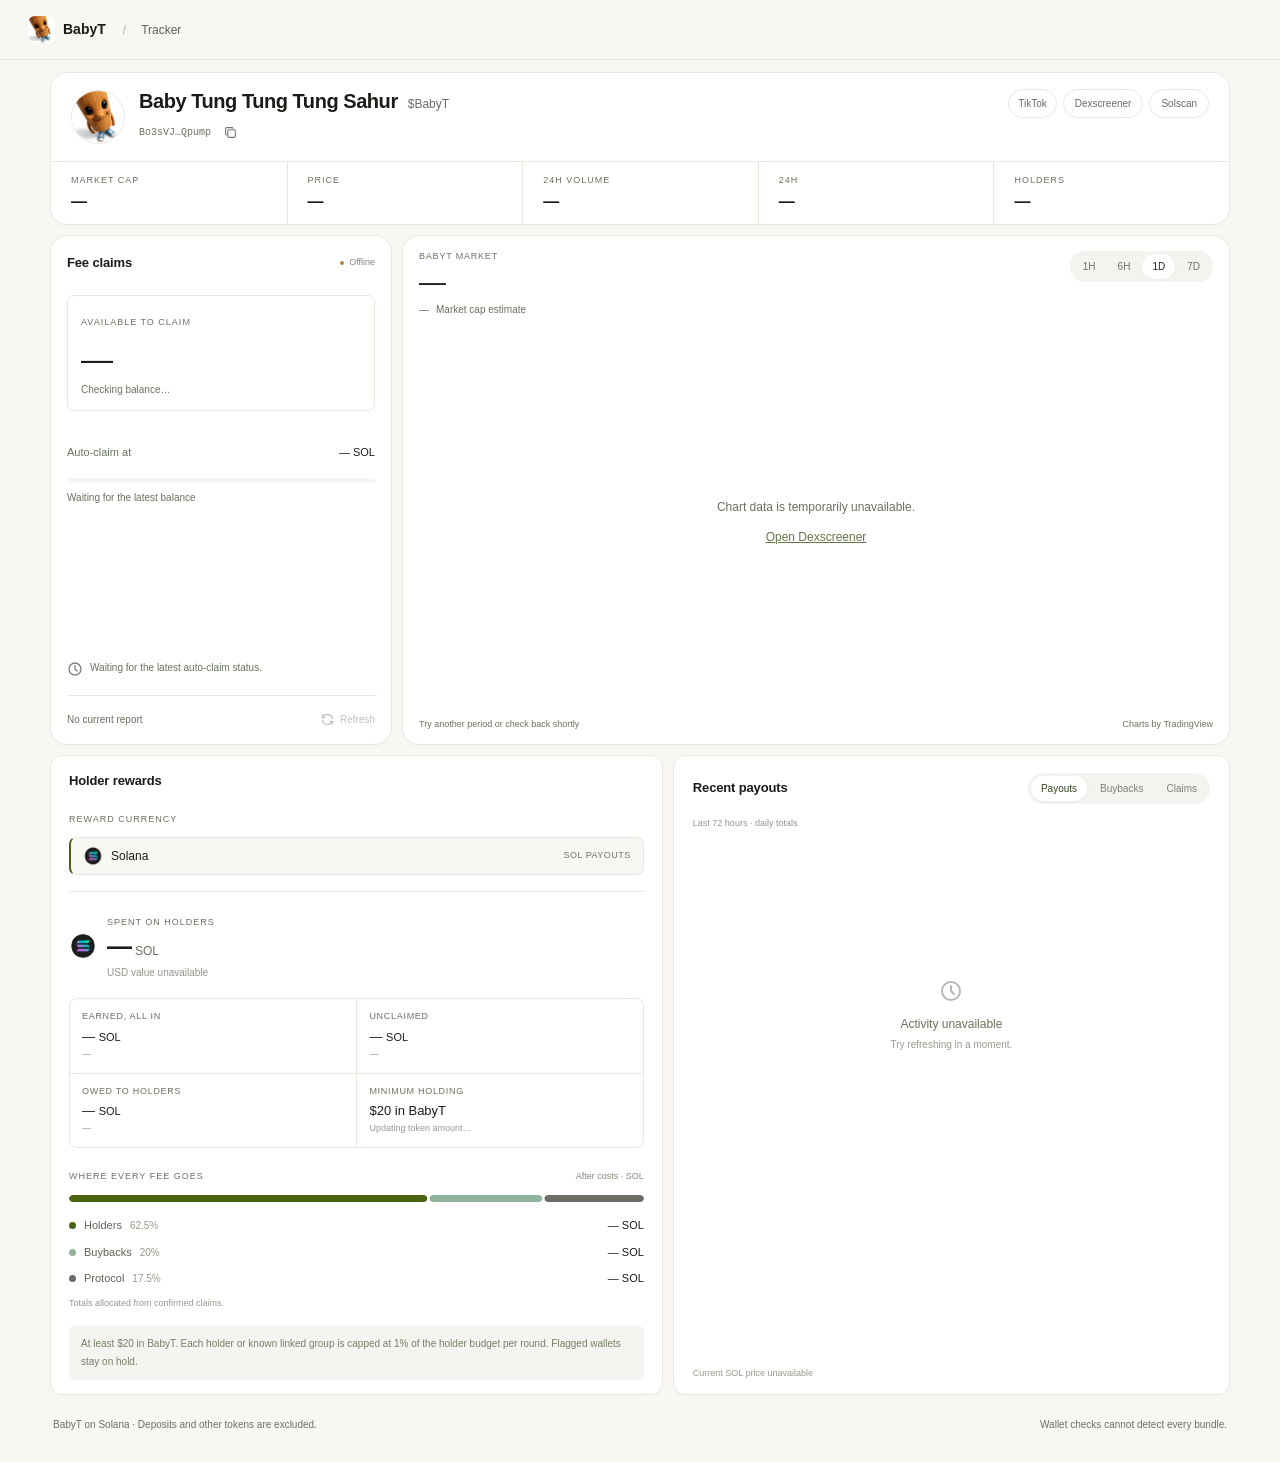
==== commit 023b1fcc: "Simplify the header and link to the creator's TikTok Remove the automation status badge and its DOM " ====
--- a/index.html
+++ b/index.html
@@ -1,14 +1,14 @@
 <!doctype html>
 <html lang="en">
 <head>
-<meta charset="utf-8"><meta name="viewport" content="width=device-width,initial-scale=1"><meta name="theme-color" content="#f8f7f4"><meta name="description" content="BabyT market activity, SOL fee claims and buybacks in one simple dashboard."><title>BabyT · Claims &amp; Buybacks</title><link rel="canonical" href="https://babytonsol.com/"><link rel="icon" href="./assets/babyt-logo.jpg"><link rel="stylesheet" href="./style.2ab64bab2ddf.css"><script src="./assets/vendor/lightweight-charts-5.2.1.js" defer></script><script src="./app.f64ee80bb4f8.js" defer></script><script src="./market.eff21466b21a.js" defer></script>
+<meta charset="utf-8"><meta name="viewport" content="width=device-width,initial-scale=1"><meta name="theme-color" content="#f8f7f4"><meta name="description" content="BabyT market activity, SOL fee claims and buybacks in one simple dashboard."><title>BabyT · Claims &amp; Buybacks</title><link rel="canonical" href="https://babytonsol.com/"><link rel="icon" href="./assets/babyt-logo.jpg"><link rel="stylesheet" href="./style.2ab64bab2ddf.css"><script src="./assets/vendor/lightweight-charts-5.2.1.js" defer></script><script src="./app.253408e82fc6.js" defer></script><script src="./market.eff21466b21a.js" defer></script>
 </head>
 <body>
 <a class="skip" href="#main">Skip to dashboard</a>
-<header class="topbar"><a class="brand" href="#main"><img src="./assets/babyt-logo.jpg" width="27" height="27" alt="">BabyT</a><span class="breadcrumb"><span>/</span> Tracker</span><span class="setup-badge" data-state="loading">Checking status</span></header>
+<header class="topbar"><a class="brand" href="#main"><img src="./assets/babyt-logo.jpg" width="27" height="27" alt="">BabyT</a><span class="breadcrumb"><span>/</span> Tracker</span></header>
 <main class="dashboard" id="main">
   <section class="token-card card" aria-labelledby="token-name">
-    <div class="token-heading"><div class="token-identity"><img class="token-avatar" src="./assets/babyt-logo.jpg" width="54" height="54" alt="BabyT"><div><div class="token-title"><h1 id="token-name">Baby Tung Tung Tung Sahur</h1><span>$BabyT</span></div><div class="token-address"><a href="https://solscan.io/token/Bo3sVJY52FNDBxT3uDN92FcL277fXriy1Un7dXuQpump" target="_blank" rel="noopener noreferrer" title="View the BabyT token on Solscan">Bo3sVJ…Qpump</a><button type="button" id="copy-mint" aria-label="Copy BabyT token address"><img src="./assets/vendor/copy.svg" width="13" height="13" alt=""><span id="copy-label" class="sr-only">Copy</span></button><span id="copy-status" class="sr-only" role="status"></span></div></div></div><nav class="token-links" aria-label="BabyT links"><a href="https://x.com/BabyTonSol" target="_blank" rel="noopener noreferrer">X</a><a href="https://dexscreener.com/solana/5fuRHZJfb6rBesKCTZECYT1t9uEidvCZ53YFbWc3xn8N" target="_blank" rel="noopener noreferrer">Dexscreener</a><a href="https://solscan.io/token/Bo3sVJY52FNDBxT3uDN92FcL277fXriy1Un7dXuQpump" target="_blank" rel="noopener noreferrer">Solscan</a></nav></div>
+    <div class="token-heading"><div class="token-identity"><img class="token-avatar" src="./assets/babyt-logo.jpg" width="54" height="54" alt="BabyT"><div><div class="token-title"><h1 id="token-name">Baby Tung Tung Tung Sahur</h1><span>$BabyT</span></div><div class="token-address"><a href="https://solscan.io/token/Bo3sVJY52FNDBxT3uDN92FcL277fXriy1Un7dXuQpump" target="_blank" rel="noopener noreferrer" title="View the BabyT token on Solscan">Bo3sVJ…Qpump</a><button type="button" id="copy-mint" aria-label="Copy BabyT token address"><img src="./assets/vendor/copy.svg" width="13" height="13" alt=""><span id="copy-label" class="sr-only">Copy</span></button><span id="copy-status" class="sr-only" role="status"></span></div></div></div><nav class="token-links" aria-label="BabyT links"><a href="https://www.tiktok.com/@mythosmondays" target="_blank" rel="noopener noreferrer">TikTok</a><a href="https://dexscreener.com/solana/5fuRHZJfb6rBesKCTZECYT1t9uEidvCZ53YFbWc3xn8N" target="_blank" rel="noopener noreferrer">Dexscreener</a><a href="https://solscan.io/token/Bo3sVJY52FNDBxT3uDN92FcL277fXriy1Un7dXuQpump" target="_blank" rel="noopener noreferrer">Solscan</a></nav></div>
     <dl class="market-stats"><div><dt>Market cap</dt><dd id="market-cap">—</dd></div><div><dt>Price</dt><dd id="market-price">—</dd></div><div><dt>24h volume</dt><dd id="market-volume">—</dd></div><div><dt>24h</dt><dd id="market-change">—</dd></div><div><dt>Holders</dt><dd id="holder-count">—</dd></div></dl>
   </section>
   <div class="main-grid">
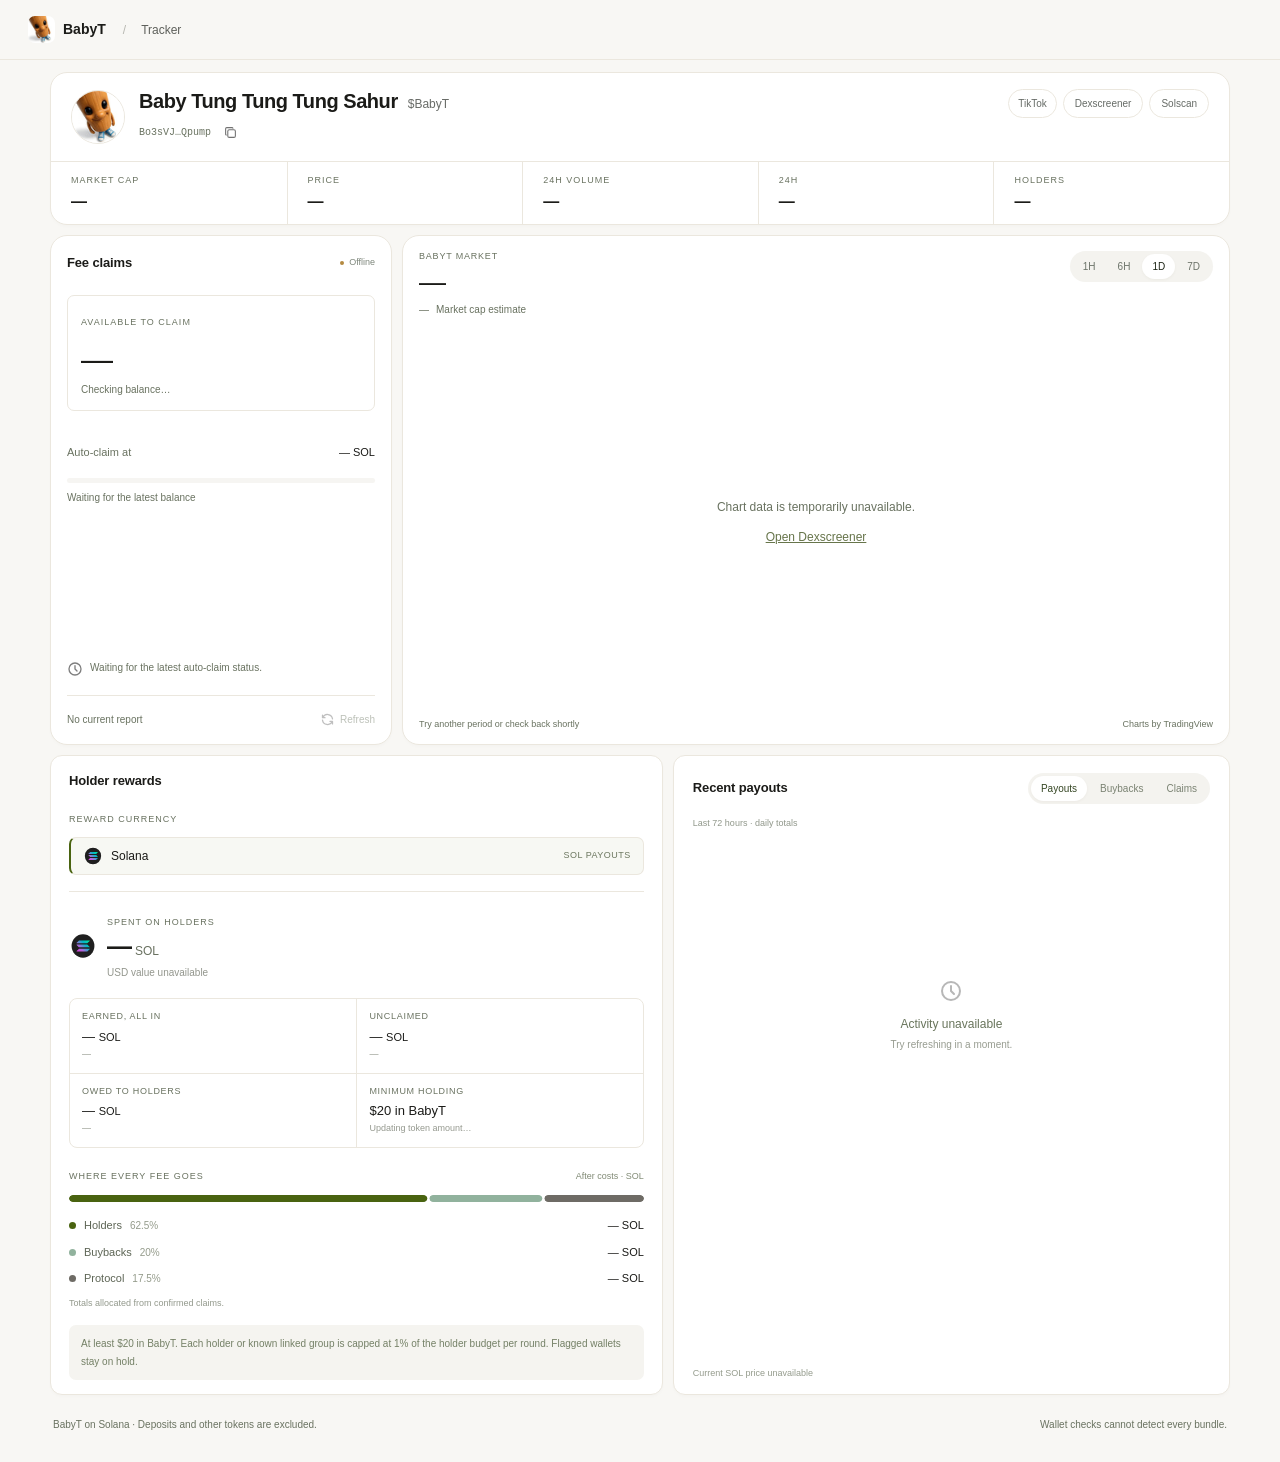
==== commit 34138d44: "Render Solana reward icons as crisp vectors Replace the raster badge with a scalable SVG using the e" ====
--- a/index.html
+++ b/index.html
@@ -1,7 +1,7 @@
 <!doctype html>
 <html lang="en">
 <head>
-<meta charset="utf-8"><meta name="viewport" content="width=device-width,initial-scale=1"><meta name="theme-color" content="#f8f7f4"><meta name="description" content="BabyT market activity, SOL fee claims and buybacks in one simple dashboard."><title>BabyT · Claims &amp; Buybacks</title><link rel="canonical" href="https://babytonsol.com/"><link rel="icon" href="./assets/babyt-logo.jpg"><link rel="stylesheet" href="./style.2ab64bab2ddf.css"><script src="./assets/vendor/lightweight-charts-5.2.1.js" defer></script><script src="./app.253408e82fc6.js" defer></script><script src="./market.eff21466b21a.js" defer></script>
+<meta charset="utf-8"><meta name="viewport" content="width=device-width,initial-scale=1"><meta name="theme-color" content="#f8f7f4"><meta name="description" content="BabyT market activity, SOL fee claims and buybacks in one simple dashboard."><title>BabyT · Claims &amp; Buybacks</title><link rel="canonical" href="https://babytonsol.com/"><link rel="icon" href="./assets/babyt-logo.jpg"><link rel="stylesheet" href="./style.7d619d487535.css"><script src="./assets/vendor/lightweight-charts-5.2.1.js" defer></script><script src="./app.0dcf9a88e194.js" defer></script><script src="./market.eff21466b21a.js" defer></script>
 </head>
 <body>
 <a class="skip" href="#main">Skip to dashboard</a>
@@ -29,8 +29,8 @@
   <div class="bottom-grid" id="rewards">
     <section class="rewards-card card" aria-labelledby="rewards-title">
       <div class="card-heading"><h2 id="rewards-title">Holder rewards</h2></div>
-      <div class="reward-lineup"><span class="small-label">Reward currency</span><div class="currency-row"><img class="sol-icon small" src="./assets/solana-user-eda3ddbe.png" width="20" height="20" alt=""><strong>Solana</strong><span>SOL payouts</span></div></div>
-      <div class="spent-summary"><img class="sol-icon" src="./assets/solana-user-eda3ddbe.png" width="28" height="28" alt="Solana"><div><span class="small-label">Spent on holders</span><p><strong id="total-paid">—</strong> <span>SOL</span></p><small id="total-paid-usd">USD value unavailable</small></div></div>
+      <div class="reward-lineup"><span class="small-label">Reward currency</span><div class="currency-row"><img class="sol-icon small" src="./assets/solana-badge-vector.svg" width="20" height="20" alt=""><strong>Solana</strong><span>SOL payouts</span></div></div>
+      <div class="spent-summary"><img class="sol-icon" src="./assets/solana-badge-vector.svg" width="28" height="28" alt="Solana"><div><span class="small-label">Spent on holders</span><p><strong id="total-paid">—</strong> <span>SOL</span></p><small id="total-paid-usd">USD value unavailable</small></div></div>
       <dl class="reward-stats"><div><dt>Earned, all in</dt><dd><span id="total-claimed">—</span> <span class="unit">SOL</span></dd><small id="earned-usd" title="Confirmed claims at the current SOL price">—</small></div><div><dt>Unclaimed</dt><dd><span id="rewards-unclaimed">—</span> <span class="unit">SOL</span></dd><small id="unclaimed-usd" title="Claimable on Pump.fun at the current SOL price">—</small></div><div><dt>Owed to holders</dt><dd><span id="owed-holders">—</span> <span class="unit">SOL</span></dd><small id="owed-usd" title="Assigned rewards less confirmed payments. Includes review holds; excludes unassigned budget.">—</small></div><div><dt>Minimum holding</dt><dd><strong id="minimum-usd">$20</strong> in BabyT</dd><small id="minimum-tokens">Updating token amount…</small></div></dl>
       <div class="allocation"><div class="allocation-heading"><span class="small-label">Where every fee goes</span><span>After costs · SOL</span></div><canvas id="split-chart" width="1100" height="16" role="img" aria-label="Allocation: 62.5% holders, 20% buybacks, 17.5% protocol"></canvas><dl class="allocation-legend"><div><dt><i class="dot holders"></i>Holders <span id="holders-split">62.5%</span></dt><dd><span id="holders-allocated">—</span> SOL</dd></div><div><dt><i class="dot buybacks"></i>Buybacks <span id="buybacks-split">20%</span></dt><dd><span id="buybacks-allocated">—</span> SOL</dd></div><div><dt><i class="dot creator"></i>Protocol <span id="creator-split">17.5%</span></dt><dd><span id="creator-allocated">—</span> SOL</dd></div></dl><p class="allocation-caption">Totals allocated from confirmed claims.</p></div>
       <p class="reward-note" id="holder-rules">At least $20 in BabyT. Each holder or known linked group is capped at 1% of the holder budget per round. Flagged wallets stay on hold.</p>
--- a/style.7d619d487535.css
+++ b/style.7d619d487535.css
@@ -0,0 +1,22 @@
+:root{color-scheme:light;--bg:#f8f7f4;--surface:#fff;--text:#1b1b18;--muted:#7e807b;--line:#ebe7de;--olive:#496310;--green:#497b63;--red:#bc5146}*{box-sizing:border-box}html{scroll-behavior:smooth;scroll-padding-top:76px}body{margin:0;background:var(--bg);color:var(--text);font:13px/1.5 Arial,Helvetica,sans-serif;-webkit-font-smoothing:antialiased}h1,h2,p,dl,dd{margin:0}a{color:inherit;text-decoration:none}button{font:inherit;cursor:pointer;color:inherit}a,button,summary{-webkit-tap-highlight-color:transparent;touch-action:manipulation}button:disabled{opacity:.45;cursor:wait}a:focus-visible,button:focus-visible,summary:focus-visible,[tabindex]:focus-visible{outline:2px solid var(--olive);outline-offset:4px}[hidden]{display:none!important}.topbar{height:60px;display:flex;align-items:center;gap:17px;padding:0 28px;background:var(--bg);border-bottom:1px solid var(--line)}.brand{display:inline-flex;align-items:center;gap:8px;font-weight:700;font-size:14px}.brand img{border-radius:7px;object-fit:cover}.breadcrumb{display:flex;gap:15px;color:#5e605b;font-size:12px}.breadcrumb>span{color:#b7b7b1}.setup-badge{margin-left:auto;display:flex;align-items:center;gap:6px;font-size:11px;color:var(--muted)}.setup-badge::before,.live-state::before{content:'';width:5px;height:5px;border-radius:50%;background:#999;flex:none}.setup-badge[data-state=enabled]::before{background:var(--green)}.setup-badge[data-state=enabled]{color:var(--green)}.setup-badge[data-state=warning]::before{background:#b48a40}.dashboard{width:min(1180px,calc(100% - 48px));margin:12px auto 0}.card{background:var(--surface);border:1px solid var(--line);border-radius:17px;box-shadow:0 2px 3px #30241504;overflow:hidden}.token-heading{padding:16px 20px;display:flex;align-items:flex-start;justify-content:space-between;gap:20px;min-height:84px}.token-identity{display:flex;align-items:center;gap:14px;min-width:0}.token-avatar{width:54px;height:54px;border-radius:50%;object-fit:cover;border:1px solid var(--line)}.token-title{display:flex;align-items:baseline;flex-wrap:wrap;gap:10px}.token-title h1{font-size:20px;line-height:1.25;letter-spacing:-.45px;font-weight:600}.token-title>span{font-size:12px;color:#686b67;font-weight:500}.token-address{display:flex;align-items:center;gap:6px;flex-wrap:wrap;margin-top:5px;font-size:10px;color:#697260}.token-address>a{font-family:monospace;font-size:10px}.token-address button{background:none;border:0;display:flex;align-items:center;justify-content:center;min-width:26px;min-height:26px;opacity:.55;padding:0}.token-address button:hover{opacity:1}.token-links{display:flex;gap:6px;align-items:center;padding-top:0}.token-links a{display:flex;align-items:center;justify-content:center;min-height:29px;border:1px solid var(--line);border-radius:18px;font-size:10px;color:#666b66;padding:4px 11px;white-space:nowrap}.token-links a:first-child{min-width:29px;padding:4px 9px}.token-links a:hover{background:#f5f5f0;color:#1b1b18}.market-stats{display:grid;grid-template-columns:repeat(5,1fr);border-top:1px solid var(--line)}.market-stats>div{padding:12px 20px 10px;min-width:0}.market-stats>div+div{border-left:1px solid var(--line)}.market-stats dt,.small-label,.reward-stats dt{font-size:9px;letter-spacing:1px;text-transform:uppercase;color:#697260;line-height:1.4}.market-stats dd{font-size:16px;font-weight:600;letter-spacing:-.25px;margin-top:3px;font-variant-numeric:tabular-nums;overflow-wrap:anywhere}.positive{color:var(--green)!important}.negative{color:var(--red)!important}.main-grid{display:grid;grid-template-columns:342px minmax(0,1fr);gap:10px;margin-top:10px}.claim-card{padding:19px 16px 14px;display:flex;flex-direction:column;min-height:510px}.card-heading,.activity-top{display:flex;align-items:center;justify-content:space-between;gap:15px}h2{font-size:13px;font-weight:600;line-height:1.3;letter-spacing:-.15px}.live-state{display:flex;align-items:center;gap:5px;font-size:9px;color:#7d867b}.live-state::before{background:var(--green);width:4px;height:4px}.live-state.warning::before{background:#b48a40}.claim-balance{border:1px solid var(--line);border-radius:7px;margin-top:24px;padding:15px 13px 13px}.amount{display:flex;gap:6px;align-items:baseline;margin:9px 0 4px;font-size:37px;font-weight:500;letter-spacing:-1.8px;line-height:1.2;font-variant-numeric:tabular-nums;white-space:nowrap}.amount .approx{font-size:16px;color:#697260;letter-spacing:0;align-self:center}.amount-unit{font-size:13px;letter-spacing:0;color:#59634e;margin-left:2px}.claim-balance p{color:#697260;font-size:10px}.claim-facts{margin-top:25px}.claim-facts>div{display:flex;justify-content:space-between;align-items:center;gap:15px;padding:8px 0;font-size:11px}.claim-facts>div>span{color:#697260}.claim-facts strong{font-weight:500;white-space:nowrap;font-size:11px}.claim-progress-wrap{margin-top:9px}.progress{height:5px;background:#edece6;border-radius:4px;overflow:hidden}.progress>span{height:100%;width:0;display:block;background:var(--olive);border-radius:4px;transition:width .3s}.progress.unknown{opacity:.5}#claim-progress-caption{font-size:10px;color:#697260;margin-top:7px}.claim-space{display:flex;align-items:flex-start;gap:7px;margin-top:auto;padding:27px 0 18px;font-size:10px;color:#697260;line-height:1.65}.claim-space img{opacity:.5;flex:none;margin-top:1px}.claim-footer{display:flex;align-items:center;justify-content:space-between;gap:10px;border-top:1px solid var(--line);padding-top:13px;font-size:10px;color:#697260}.claim-footer button{background:none;border:0;padding:3px 0 3px 10px;display:flex;align-items:center;gap:5px;font-size:10px;color:#6e7865}.claim-footer button img{opacity:.55}.chart-card{padding:15px 16px 12px;display:flex;flex-direction:column;min-width:0;min-height:510px}.chart-heading{display:flex;align-items:flex-start;justify-content:space-between;gap:20px;margin-bottom:16px}.chart-heading h2{font-size:9px;letter-spacing:.8px;text-transform:uppercase;font-weight:400;color:#697260;margin-bottom:4px}.chart-heading strong{font-size:27px;letter-spacing:-.9px;font-weight:500;line-height:1.2;font-variant-numeric:tabular-nums}.chart-heading p{display:flex;gap:7px;font-size:10px;margin-top:3px;color:#697260}.periods{display:flex;align-items:center;gap:2px;border-radius:22px;background:#f4f3ef;padding:3px}.periods button{border:0;border-radius:18px;background:none;color:#6d746a;font-size:10px;padding:5px 10px;min-height:25px;min-width:31px}.periods button[aria-pressed=true]{background:white;color:#1e2517;box-shadow:0 1px 3px #55492c0d}.chart-stage{position:relative;flex:1;min-height:345px}#market-chart{position:absolute;inset:0}.chart-message{position:absolute;inset:0;display:flex;flex-direction:column;align-items:center;justify-content:center;gap:12px;text-align:center;color:#697260;font-size:12px;background:#fff;z-index:2}.chart-message a{text-decoration:underline;color:#67754b}.chart-footer{display:flex;align-items:center;justify-content:space-between;gap:12px;font-size:9px;color:#697260;padding-top:7px}.chart-footer a:hover{color:#627344}.bottom-grid{display:grid;grid-template-columns:1fr 1fr;gap:10px;margin-top:10px;align-items:start}.rewards-card{padding:18px 20px 0}.subtle{font-size:10px;color:#697260}.reward-asset{display:flex;align-items:center;gap:12px;margin:22px 0 19px}.reward-asset>img{opacity:.6;flex:none}.reward-asset p{font-size:11px;color:#697260;margin-top:4px}.reward-asset strong{font-size:25px;font-weight:600;line-height:1.2;letter-spacing:-.6px;color:#1b1e17}.small-tag{margin-left:auto;border:1px solid var(--line);border-radius:15px;padding:3px 8px;font-size:9px;color:#738468;white-space:nowrap}.reward-stats{display:grid;grid-template-columns:1fr 1fr;border:1px solid var(--line);border-radius:8px;overflow:hidden}.reward-stats>div{padding:12px 13px;min-width:0}.reward-stats>div:nth-child(even){border-left:1px solid var(--line)}.reward-stats>div:nth-child(n+3){border-top:1px solid var(--line)}.reward-stats dt{font-size:9px;letter-spacing:.7px}.reward-stats dd{font-size:14px;line-height:1.4;font-variant-numeric:tabular-nums;margin-top:4px;overflow-wrap:anywhere}.reward-stats .unit{font-size:11px}#checked-total{font-size:11px;color:#697260}.reward-rule{font-size:11px;line-height:1.75;color:#697260;padding:17px 0}.details{border-top:1px solid var(--line)}.details>summary{display:flex;align-items:center;justify-content:space-between;gap:15px;padding:14px 0;list-style:none;cursor:pointer;font-size:11px;color:#6a755f}.details>summary::-webkit-details-marker{display:none}.details>summary img{opacity:.55;transition:transform .2s}.details[open]>summary img{transform:rotate(180deg)}.detail-content{padding:0 0 19px}.detail-content p{font-size:11px;line-height:1.7;color:#7e8677;margin:10px 0}.fee-use{display:flex;gap:18px;flex-wrap:wrap;font-size:11px;padding:10px 0}.fee-use strong{font-weight:600;color:#4a6223}.source-row{display:flex;justify-content:space-between;gap:15px;font-size:11px;margin-top:16px}.source-row strong{font-weight:500;overflow-wrap:anywhere}.sources{display:flex;gap:16px;font-size:10px;text-decoration:underline;text-underline-offset:3px}.activity-card{padding:18px 20px;min-height:398px}.activity-top{align-items:center;min-height:21px}.tabs{display:flex;gap:3px;background:#f4f3ef;border-radius:18px;padding:3px}.tabs button{border:0;background:none;border-radius:15px;padding:4px 10px;font-size:10px;color:#7b8373;min-height:25px}.tabs button[aria-selected=true]{background:white;box-shadow:0 1px 3px #55492c0c;color:#354623}.tabs button:hover,.periods button:hover{color:#243114}#activity-panel{margin-top:15px;max-height:380px;overflow:auto}.activity-empty{display:flex;min-height:284px;flex-direction:column;align-items:center;justify-content:center;text-align:center;color:#697260}.activity-empty>img{opacity:.3;margin-bottom:12px}.activity-empty p{font-size:12px;color:#69765b}.activity-empty small{font-size:10px;margin-top:4px}.claim-row{display:flex;align-items:center;justify-content:space-between;gap:20px;padding:14px 0;font-size:12px;border-bottom:1px solid var(--line)}.claim-row:last-child{border-bottom:0}.claim-row small{display:block;font-size:10px;color:#697260;margin-top:3px}.claim-row strong{font-size:12px;font-weight:500;white-space:nowrap}.claim-row:hover{color:var(--olive)}footer{display:flex;justify-content:space-between;gap:15px;font-size:10px;color:#697260;padding:22px 3px 30px}.copy-fallback{flex-basis:100%;font-size:10px;user-select:all;overflow-wrap:anywhere;color:#434d3d}.skip{position:fixed;left:10px;top:-80px;z-index:100;background:#303b24;color:white;padding:12px}.skip:focus{top:10px}.sr-only{position:absolute;width:1px;height:1px;padding:0;margin:-1px;overflow:hidden;clip:rect(0,0,0,0);white-space:nowrap;border:0}
+@media(max-width:1000px){.main-grid{grid-template-columns:290px minmax(0,1fr)}.token-title h1{font-size:18px}.token-links{gap:4px}.token-links a{padding:4px 9px}.market-stats>div{padding:12px 15px}.market-stats dd{font-size:14px}.claim-card{padding:18px 14px 14px}.amount{font-size:33px}.chart-heading{gap:10px}.periods button{padding:5px 8px}.bottom-grid{align-items:start}.reward-asset strong{font-size:23px}.small-tag{display:none}.chart-stage{min-height:345px}.chart-footer{font-size:8px}}
+@media(max-width:760px){.dashboard{width:calc(100% - 32px);margin-top:14px}.topbar{padding:0 18px;height:57px}.token-heading{padding:17px 16px;flex-direction:column;gap:14px}.token-links{padding-left:68px}.token-title{gap:5px 9px}.token-title h1{font-size:18px}.market-stats{grid-template-columns:repeat(3,1fr)}.market-stats>div{padding:12px 15px}.market-stats>div:nth-child(4){border-left:0;border-top:1px solid var(--line)}.market-stats>div:nth-child(5){border-top:1px solid var(--line);grid-column:2/4}.main-grid{grid-template-columns:1fr}.claim-card{min-height:0;display:grid;grid-template-columns:1fr 1fr;gap:0 24px;padding:19px}.claim-card>.card-heading{grid-column:1/-1}.claim-balance{margin-top:20px;grid-row:2/5;align-self:start}.claim-facts{margin-top:17px}.claim-progress-wrap{margin-top:7px}.claim-space{padding:13px 0 18px;font-size:10px;margin-top:0}.claim-footer{grid-column:1/-1}.chart-card{min-height:460px;padding:16px}.chart-stage{min-height:345px}.bottom-grid{grid-template-columns:1fr}.activity-card{min-height:300px}.activity-empty{min-height:210px}.token-card,.card{border-radius:14px}.reward-rule{font-size:12px}.details>summary{font-size:12px}.detail-content p{font-size:12px}.small-tag{display:inline}.chart-footer{font-size:9px}.rewards-card{padding-top:20px}.rewards-card h2,.activity-card h2{font-size:14px}}
+@media(max-width:480px){.dashboard{width:calc(100% - 24px);margin-top:12px}.topbar{gap:12px;padding:0 14px}.brand{font-size:13px}.breadcrumb{gap:12px;font-size:11px}.setup-badge{font-size:9px}.token-avatar{width:46px;height:46px}.token-identity{gap:11px}.token-title h1{font-size:16px;line-height:1.3;max-width:220px}.token-title>span{font-size:10px}.token-links{padding-left:57px;flex-wrap:wrap}.token-links a{font-size:9px;min-height:28px}.market-stats>div{padding:11px 12px}.market-stats dt{font-size:8px;letter-spacing:.7px}.market-stats dd{font-size:13px;letter-spacing:-.3px}.claim-card{display:flex;padding:18px 16px 14px;gap:0;min-height:0}.claim-balance{margin-top:18px;width:100%;padding:15px}.amount{font-size:37px}.claim-facts{margin-top:15px}.claim-facts>div{padding:6px 0;font-size:11px}.claim-facts strong{font-size:11px}.claim-space{padding:19px 0 16px;font-size:11px}.claim-progress-wrap{margin-top:9px}.claim-footer{font-size:10px;padding-top:12px}.chart-card{min-height:400px;padding:15px 12px 12px}.chart-heading{gap:5px;align-items:flex-start;margin-bottom:12px}.chart-heading strong{font-size:24px}.chart-heading p{font-size:9px;gap:5px}.chart-heading h2{font-size:8px}.periods{gap:0;padding:2px}.periods button{font-size:9px;padding:5px 8px;min-width:27px}.chart-stage{min-height:290px}.chart-footer{font-size:8px}.rewards-card{padding:18px 16px 0}.activity-card{padding:18px 16px}.reward-asset strong{font-size:24px}.reward-asset{margin:20px 0 18px}.reward-stats dt{font-size:8px;letter-spacing:.55px}.reward-stats dd{font-size:13px}.reward-stats>div{padding:12px 11px}.reward-rule{font-size:11px}.tabs button{font-size:9px;padding:5px 9px}.source-row{flex-direction:column;gap:4px}.fee-use{gap:15px}.detail-content p{font-size:11px}footer{font-size:9px;padding-top:20px}.small-tag{font-size:8px;padding:3px 7px}}
+@media(max-width:560px){.claim-card{display:flex;gap:0;min-height:0}.claim-balance{width:100%}}
+@media(max-width:360px){.market-stats{grid-template-columns:repeat(2,1fr)}.market-stats>div:nth-child(3){border-left:0;border-top:1px solid var(--line)}.market-stats>div:nth-child(4){border-left:1px solid var(--line)}.market-stats>div:nth-child(5){grid-column:1/-1;border-left:0}}
+@media(prefers-reduced-motion:reduce){html{scroll-behavior:auto}.progress>span,.details>summary img{transition:none}}
+
+/* Compact allocation chart and summarized activity. */
+.split-overview{display:flex;align-items:center;gap:32px;padding:12px 4px 19px}.split-visual{position:relative;width:142px;height:142px;flex:none}.split-visual canvas{width:100%;height:100%;display:block}.split-visual>span{position:absolute;inset:0;display:flex;flex-direction:column;align-items:center;justify-content:center;font-size:13px;font-weight:600;pointer-events:none}.split-visual small{font-size:10px;font-weight:400;color:#78806f;margin-top:2px}.split-legend{flex:1;max-width:235px}.split-legend>div{display:flex;justify-content:space-between;gap:20px;padding:10px 0;border-bottom:1px solid #f0eee8}.split-legend>div:last-child{border:0}.split-legend dt{display:flex;gap:9px;align-items:center;font-size:12px;color:#5b6555}.split-legend dd{font-size:14px;font-weight:600;font-variant-numeric:tabular-nums}.dot{width:8px;height:8px;border-radius:50%;display:inline-block;flex:none}.dot.holders{background:#638451}.dot.buybacks{background:#8aa5b2}.dot.creator{background:#d5b46c}.reward-points{border-top:1px solid var(--line);padding:3px 0 10px}.reward-points p{color:#737b6b;margin:12px 0;line-height:1.7}.reward-points strong{display:block;color:#414b39;font-weight:500;margin-bottom:2px}.technical-details{border-top:1px solid var(--line);padding-top:11px}.technical-details>summary{cursor:pointer;font-size:11px;color:#758068}.technical-details[open]>summary{margin-bottom:14px}.activity-caption{font-size:10px;color:#7c8374;margin-top:15px}#activity-panel{margin-top:0}.claim-row strong{white-space:normal;text-align:right;overflow-wrap:anywhere}a.claim-row:hover{color:var(--olive)}.claim-row:not(a):hover{color:inherit}
+@media(max-width:1000px) and (min-width:761px){.activity-top{flex-wrap:wrap;gap:10px}.split-overview{gap:16px}.split-visual{width:120px;height:120px}}
+@media(max-width:480px){.split-overview{gap:23px;padding:10px 0 18px}.split-visual{width:120px;height:120px}.split-legend dt{font-size:11px}.split-legend dd{font-size:13px}.activity-top{gap:8px}.activity-top h2{font-size:12px}.tabs button{padding:5px 8px}}
+@media(max-width:360px){.split-overview{gap:14px}.split-visual{width:108px;height:108px}.split-legend>div{gap:10px}.split-legend dt{gap:6px}.activity-top{flex-wrap:wrap}}
+/* Reference-matched reward panel: every section is visible without disclosure. */
+.bottom-grid{grid-template-columns:1.1fr 1fr;align-items:stretch}.rewards-card{padding:17px 18px 14px}.rewards-card.card,.activity-card.card{border-radius:12px}.reward-lineup{margin-top:19px}.currency-row{display:flex;align-items:center;gap:11px;border:1px solid var(--line);border-left:2px solid var(--olive);border-radius:7px;background:#f7f8f3;min-height:38px;margin-top:9px;padding:5px 12px;font-size:12px}.lineup-number{font-size:10px;color:#a4a69d}.currency-row strong{font-size:12px;font-weight:500}.currency-row>span:last-child{margin-left:auto;font-size:9px;color:#6b765e;text-transform:uppercase;letter-spacing:.5px}.sol-icon{background:#080b0c;border-radius:50%;padding:9px;object-fit:contain;flex:none;opacity:1!important}.sol-icon.small{padding:6px}.spent-summary{display:flex;gap:12px;align-items:center;border-top:1px solid var(--line);margin-top:16px;padding:19px 0 18px}.spent-summary p{margin-top:2px;line-height:1.15}.spent-summary p>strong{font-size:25px;font-weight:600;letter-spacing:-.7px;font-variant-numeric:tabular-nums}.spent-summary p>span{font-size:12px;color:#68705f}.spent-summary small{display:block;font-size:10px;color:#93968d;margin-top:4px}.reward-stats>div{padding:11px 12px}.reward-stats dd{font-size:13px;margin-top:5px}.reward-stats dd strong{font-weight:500}.reward-stats small{display:block;color:#95998f;font-size:9px;line-height:1.5;margin-top:2px}.allocation{margin-top:22px}.allocation-heading{display:flex;align-items:center;justify-content:space-between;gap:12px;margin-bottom:12px}.allocation-heading>span:last-child{font-size:9px;color:#808a75}#split-chart{display:block;width:100%;height:7px;border-radius:4px}.allocation-legend{margin-top:10px}.allocation-legend>div{display:flex;align-items:center;justify-content:space-between;gap:20px;padding:5px 0}.allocation-legend dt{display:flex;align-items:center;gap:8px;font-size:11px;color:#5d6555}.allocation-legend dt>span{color:#949b8b;font-size:10px}.allocation-legend dd{font-size:11px;font-variant-numeric:tabular-nums}.dot{width:7px;height:7px}.dot.holders{background:#496310}.dot.buybacks{background:#91b29d}.dot.creator{background:#6e6b65}.allocation-caption{font-size:9px;color:#93998c;margin-top:5px}.reward-note{padding:10px 12px;margin-top:15px;background:#f5f4f0;border-radius:7px;color:#748066;font-size:10px;line-height:1.75}.activity-card{padding:17px 19px 14px;display:flex;flex-direction:column;min-height:0}.activity-top{gap:12px;flex-wrap:wrap}.activity-caption{margin-top:13px;font-size:9px;color:#90978a}.activity-empty{min-height:350px}.activity-empty>.sol-icon{opacity:1;margin-bottom:13px}.activity-empty p{font-size:12px;font-weight:500;color:#69755c}.activity-empty small{font-size:10px;color:#979c90}.usd-caption{margin-top:auto;padding-top:15px;font-size:9px;color:#949b8c}#activity-panel{max-height:430px;overflow:auto;margin-top:10px;flex:1}.payout-row{display:flex;align-items:center;gap:12px;padding:12px 0}.payout-row>div{min-width:0}.payout-row strong{display:block;font-weight:500;font-size:12px;overflow-wrap:anywhere}.payout-row small{display:block;font-size:10px;color:#8b9480;margin-top:2px}.payout-usd{margin-left:auto;font-size:12px;white-space:nowrap;font-variant-numeric:tabular-nums}a.payout-row:hover{color:var(--olive)}
+@media(max-width:760px){.bottom-grid{grid-template-columns:1fr}.rewards-card,.activity-card{padding:18px}.activity-empty{min-height:220px}.reward-note{font-size:11px}.reward-stats dt{font-size:9px}.reward-stats small{font-size:10px}}
+@media(max-width:480px){.rewards-card,.activity-card{padding:17px 15px 14px}.spent-summary p>strong{font-size:26px}.reward-stats>div{padding:11px 10px}.reward-stats dt{font-size:8px}.reward-stats small{font-size:9px}.reward-note{font-size:10px}.allocation-legend dt{font-size:11px}.allocation-heading{gap:5px}.allocation-heading .small-label{font-size:8px}.tabs button{font-size:9px}.activity-top h2{font-size:13px}.spent-summary{padding:18px 0}.currency-row{min-height:40px}}
+
+/* Vector Solana badge: retain the supplied artwork proportions and display sizes. */
+.sol-icon,.sol-icon.small{display:block;background:transparent;padding:0;object-fit:contain;border-radius:0;opacity:1!important;mix-blend-mode:normal;image-rendering:auto}.currency-row{gap:8px}.currency-row>.sol-icon{width:20px;height:20px}.spent-summary{gap:10px}.spent-summary>.sol-icon{width:28px;height:28px}.activity-empty>.empty-icon{opacity:.28;margin-bottom:12px}.payout-row>.sol-icon{width:24px;height:24px}.amount{font-size:32px;letter-spacing:-1.2px}.reward-stats small{font-variant-numeric:tabular-nums}#native-balance{font-variant-numeric:tabular-nums}.usd-caption{font-variant-numeric:tabular-nums}
+@media(max-width:480px){.amount{font-size:29px;letter-spacing:-1px}}
+@media(max-width:350px){.amount{font-size:25px;letter-spacing:-.8px}}
